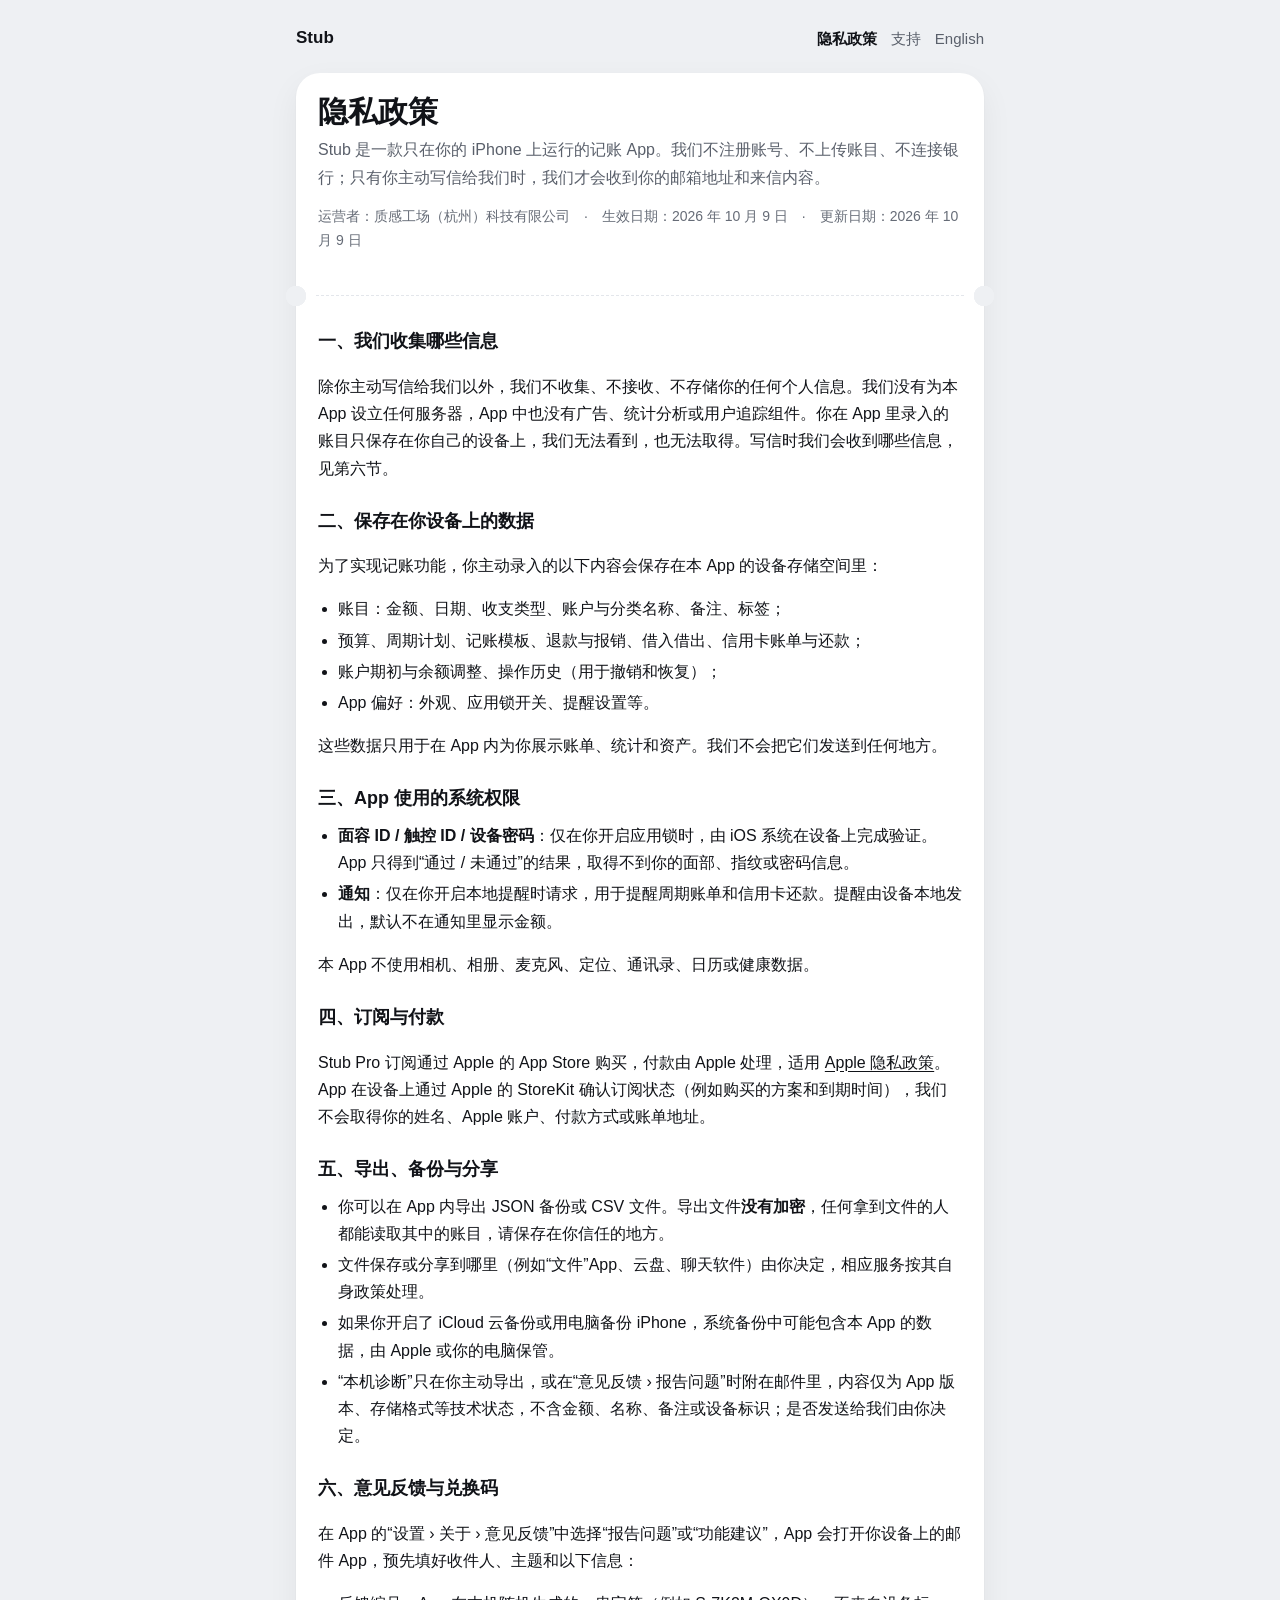
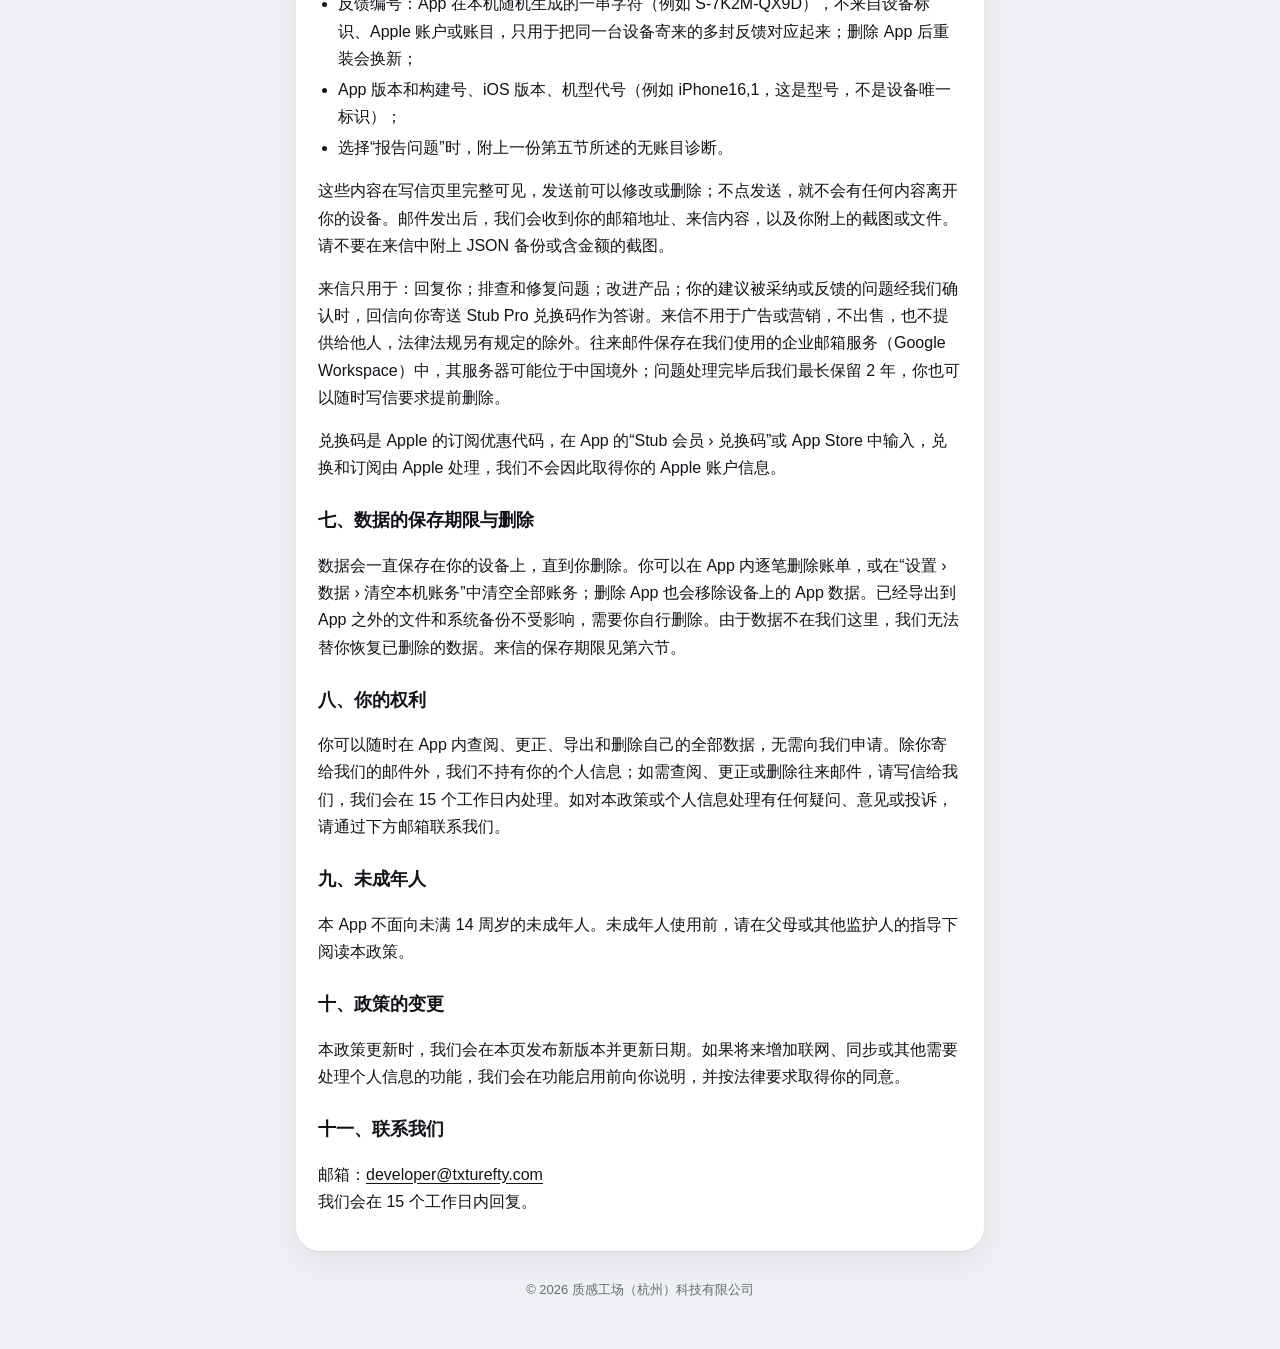
==== privacy.html @ 6092f8ba "Stub 隐私政策与支持页" ====
<!doctype html>
<html lang="zh-CN">
<head>
<meta charset="utf-8">
<meta name="viewport" content="width=device-width,initial-scale=1">
<title>隐私政策 · Stub</title>
<link rel="stylesheet" href="style.css">
</head>
<body>
<div class="wrap">
<nav><a class="brand" href="./">Stub</a><span class="links"><a href="privacy.html" aria-current="page">隐私政策</a><a href="support.html">支持</a><a href="privacy-en.html">English</a></span></nav>

<article class="receipt">
<div class="sec">
<h1>隐私政策</h1>
<p class="lead">Stub 是一款只在你的 iPhone 上运行的记账 App。我们不注册账号、不上传账目、不连接银行；只有你主动写信给我们时，我们才会收到你的邮箱地址和来信内容。</p>
<p class="muted">运营者：质感工场（杭州）科技有限公司　·　生效日期：2026 年 10 月 9 日　·　更新日期：2026 年 10 月 9 日</p>
</div>
<div class="perf" aria-hidden="true"></div>
<div class="sec">

<h2>一、我们收集哪些信息</h2>
<p>除你主动写信给我们以外，我们不收集、不接收、不存储你的任何个人信息。我们没有为本 App 设立任何服务器，App 中也没有广告、统计分析或用户追踪组件。你在 App 里录入的账目只保存在你自己的设备上，我们无法看到，也无法取得。写信时我们会收到哪些信息，见第六节。</p>

<h2>二、保存在你设备上的数据</h2>
<p>为了实现记账功能，你主动录入的以下内容会保存在本 App 的设备存储空间里：</p>
<ul>
<li>账目：金额、日期、收支类型、账户与分类名称、备注、标签；</li>
<li>预算、周期计划、记账模板、退款与报销、借入借出、信用卡账单与还款；</li>
<li>账户期初与余额调整、操作历史（用于撤销和恢复）；</li>
<li>App 偏好：外观、应用锁开关、提醒设置等。</li>
</ul>
<p>这些数据只用于在 App 内为你展示账单、统计和资产。我们不会把它们发送到任何地方。</p>

<h2>三、App 使用的系统权限</h2>
<ul>
<li><strong>面容 ID / 触控 ID / 设备密码</strong>：仅在你开启应用锁时，由 iOS 系统在设备上完成验证。App 只得到“通过 / 未通过”的结果，取得不到你的面部、指纹或密码信息。</li>
<li><strong>通知</strong>：仅在你开启本地提醒时请求，用于提醒周期账单和信用卡还款。提醒由设备本地发出，默认不在通知里显示金额。</li>
</ul>
<p>本 App 不使用相机、相册、麦克风、定位、通讯录、日历或健康数据。</p>

<h2>四、订阅与付款</h2>
<p>Stub Pro 订阅通过 Apple 的 App Store 购买，付款由 Apple 处理，适用 <a href="https://www.apple.com.cn/legal/privacy/">Apple 隐私政策</a>。App 在设备上通过 Apple 的 StoreKit 确认订阅状态（例如购买的方案和到期时间），我们不会取得你的姓名、Apple 账户、付款方式或账单地址。</p>

<h2>五、导出、备份与分享</h2>
<ul>
<li>你可以在 App 内导出 JSON 备份或 CSV 文件。导出文件<strong>没有加密</strong>，任何拿到文件的人都能读取其中的账目，请保存在你信任的地方。</li>
<li>文件保存或分享到哪里（例如“文件”App、云盘、聊天软件）由你决定，相应服务按其自身政策处理。</li>
<li>如果你开启了 iCloud 云备份或用电脑备份 iPhone，系统备份中可能包含本 App 的数据，由 Apple 或你的电脑保管。</li>
<li>“本机诊断”只在你主动导出，或在“意见反馈 › 报告问题”时附在邮件里，内容仅为 App 版本、存储格式等技术状态，不含金额、名称、备注或设备标识；是否发送给我们由你决定。</li>
</ul>

<h2>六、意见反馈与兑换码</h2>
<p>在 App 的“设置 › 关于 › 意见反馈”中选择“报告问题”或“功能建议”，App 会打开你设备上的邮件 App，预先填好收件人、主题和以下信息：</p>
<ul>
<li>反馈编号：App 在本机随机生成的一串字符（例如 S-7K2M-QX9D），不来自设备标识、Apple 账户或账目，只用于把同一台设备寄来的多封反馈对应起来；删除 App 后重装会换新；</li>
<li>App 版本和构建号、iOS 版本、机型代号（例如 iPhone16,1，这是型号，不是设备唯一标识）；</li>
<li>选择“报告问题”时，附上一份第五节所述的无账目诊断。</li>
</ul>
<p>这些内容在写信页里完整可见，发送前可以修改或删除；不点发送，就不会有任何内容离开你的设备。邮件发出后，我们会收到你的邮箱地址、来信内容，以及你附上的截图或文件。请不要在来信中附上 JSON 备份或含金额的截图。</p>
<p>来信只用于：回复你；排查和修复问题；改进产品；你的建议被采纳或反馈的问题经我们确认时，回信向你寄送 Stub Pro 兑换码作为答谢。来信不用于广告或营销，不出售，也不提供给他人，法律法规另有规定的除外。往来邮件保存在我们使用的企业邮箱服务（Google Workspace）中，其服务器可能位于中国境外；问题处理完毕后我们最长保留 2 年，你也可以随时写信要求提前删除。</p>
<p>兑换码是 Apple 的订阅优惠代码，在 App 的“Stub 会员 › 兑换码”或 App Store 中输入，兑换和订阅由 Apple 处理，我们不会因此取得你的 Apple 账户信息。</p>

<h2>七、数据的保存期限与删除</h2>
<p>数据会一直保存在你的设备上，直到你删除。你可以在 App 内逐笔删除账单，或在“设置 › 数据 › 清空本机账务”中清空全部账务；删除 App 也会移除设备上的 App 数据。已经导出到 App 之外的文件和系统备份不受影响，需要你自行删除。由于数据不在我们这里，我们无法替你恢复已删除的数据。来信的保存期限见第六节。</p>

<h2>八、你的权利</h2>
<p>你可以随时在 App 内查阅、更正、导出和删除自己的全部数据，无需向我们申请。除你寄给我们的邮件外，我们不持有你的个人信息；如需查阅、更正或删除往来邮件，请写信给我们，我们会在 15 个工作日内处理。如对本政策或个人信息处理有任何疑问、意见或投诉，请通过下方邮箱联系我们。</p>

<h2>九、未成年人</h2>
<p>本 App 不面向未满 14 周岁的未成年人。未成年人使用前，请在父母或其他监护人的指导下阅读本政策。</p>

<h2>十、政策的变更</h2>
<p>本政策更新时，我们会在本页发布新版本并更新日期。如果将来增加联网、同步或其他需要处理个人信息的功能，我们会在功能启用前向你说明，并按法律要求取得你的同意。</p>

<h2>十一、联系我们</h2>
<p>邮箱：<a href="mailto:developer@txturefty.com">developer@txturefty.com</a><br>我们会在 15 个工作日内回复。</p>
</div>
</article>
<footer>© 2026 质感工场（杭州）科技有限公司</footer>
</div>
</body>
</html>
---- style.css ----
:root{--bg:#EEF0F3;--card:#FFFFFF;--surface:#E1E4E9;--ink:#111318;--secondary:#5A606B;--muted:#666C77;--line:#E3E6EB;--hair:#F0F2F5;--signal:#FF5A36;--income:#2B50E6;}
@media (prefers-color-scheme: dark){:root{--bg:#0E1014;--card:#191C22;--surface:#23272E;--ink:#F2F4F7;--secondary:#A2A8B3;--muted:#8A909B;--line:#2A2E36;--hair:#23272E;--signal:#FF6A47;--income:#8FA6FF;}}
*{box-sizing:border-box}
html{-webkit-text-size-adjust:100%}
body{margin:0;background:var(--bg);color:var(--ink);font:16px/1.7 -apple-system,BlinkMacSystemFont,"PingFang SC","Hiragino Sans GB","Noto Sans SC","Microsoft YaHei",sans-serif}
a{color:var(--ink);text-underline-offset:3px}
.wrap{max-width:720px;margin:0 auto;padding:24px 16px 48px}
nav{display:flex;gap:16px;align-items:center;justify-content:space-between;margin-bottom:20px;font-size:15px}
nav .brand{font-weight:700;text-decoration:none;font-size:17px}
nav .links{display:flex;gap:14px;flex-wrap:wrap}
nav .links a{color:var(--secondary);text-decoration:none}
nav .links a[aria-current]{color:var(--ink);font-weight:600}
.receipt{background:var(--card);border-radius:24px;box-shadow:0 1px 2px rgba(17,19,24,.06),0 12px 32px rgba(17,19,24,.06);margin:0 0 16px}
@media (prefers-color-scheme: dark){.receipt{box-shadow:none}}
.sec{padding:20px 22px}
.perf{position:relative;height:20px}
.perf::before{content:"";position:absolute;left:20px;right:20px;top:9px;border-top:1.5px dashed var(--line)}
.perf::after{content:"";position:absolute;left:-10px;right:-10px;top:0;height:20px;background:radial-gradient(circle at 10px 10px,var(--bg) 10px,transparent 10.5px) left/20px 20px no-repeat,radial-gradient(circle at 10px 10px,var(--bg) 10px,transparent 10.5px) right/20px 20px no-repeat}
h1{font-size:30px;line-height:1.25;margin:0 0 6px}
h2{font-size:18px;margin:24px 0 8px}
h2:first-child{margin-top:0}
p,li{color:var(--ink)}
.muted{color:var(--muted);font-size:14px}
.lead{color:var(--secondary);margin:0}
ul{padding-left:20px;margin:8px 0}
li{margin:4px 0}
table{width:100%;border-collapse:collapse;font-size:15px}
th,td{text-align:left;padding:9px 0;border-top:1px solid var(--hair);vertical-align:top}
th{color:var(--muted);font-weight:500;font-size:13px;border-top:0}
td.c,th.c{text-align:center;width:64px;font-variant-numeric:tabular-nums}
.mono{font-family:ui-monospace,"SF Mono",Menlo,monospace;font-variant-numeric:tabular-nums}
.pill{display:inline-block;padding:2px 10px;border-radius:999px;background:var(--ink);color:var(--card);font-size:13px;font-weight:600}
.cta{display:inline-block;margin-top:14px;padding:10px 18px;border-radius:999px;background:var(--ink);color:var(--card);text-decoration:none;font-weight:600}
footer{color:var(--muted);font-size:13px;text-align:center;margin-top:28px}
details{border-top:1px solid var(--hair);padding:12px 0}
details:first-of-type{border-top:0}
summary{cursor:pointer;font-weight:600;list-style:none}
summary::-webkit-details-marker{display:none}
summary::after{content:"＋";float:right;color:var(--muted)}
details[open] summary::after{content:"－"}
details p{margin:8px 0 0;color:var(--secondary)}
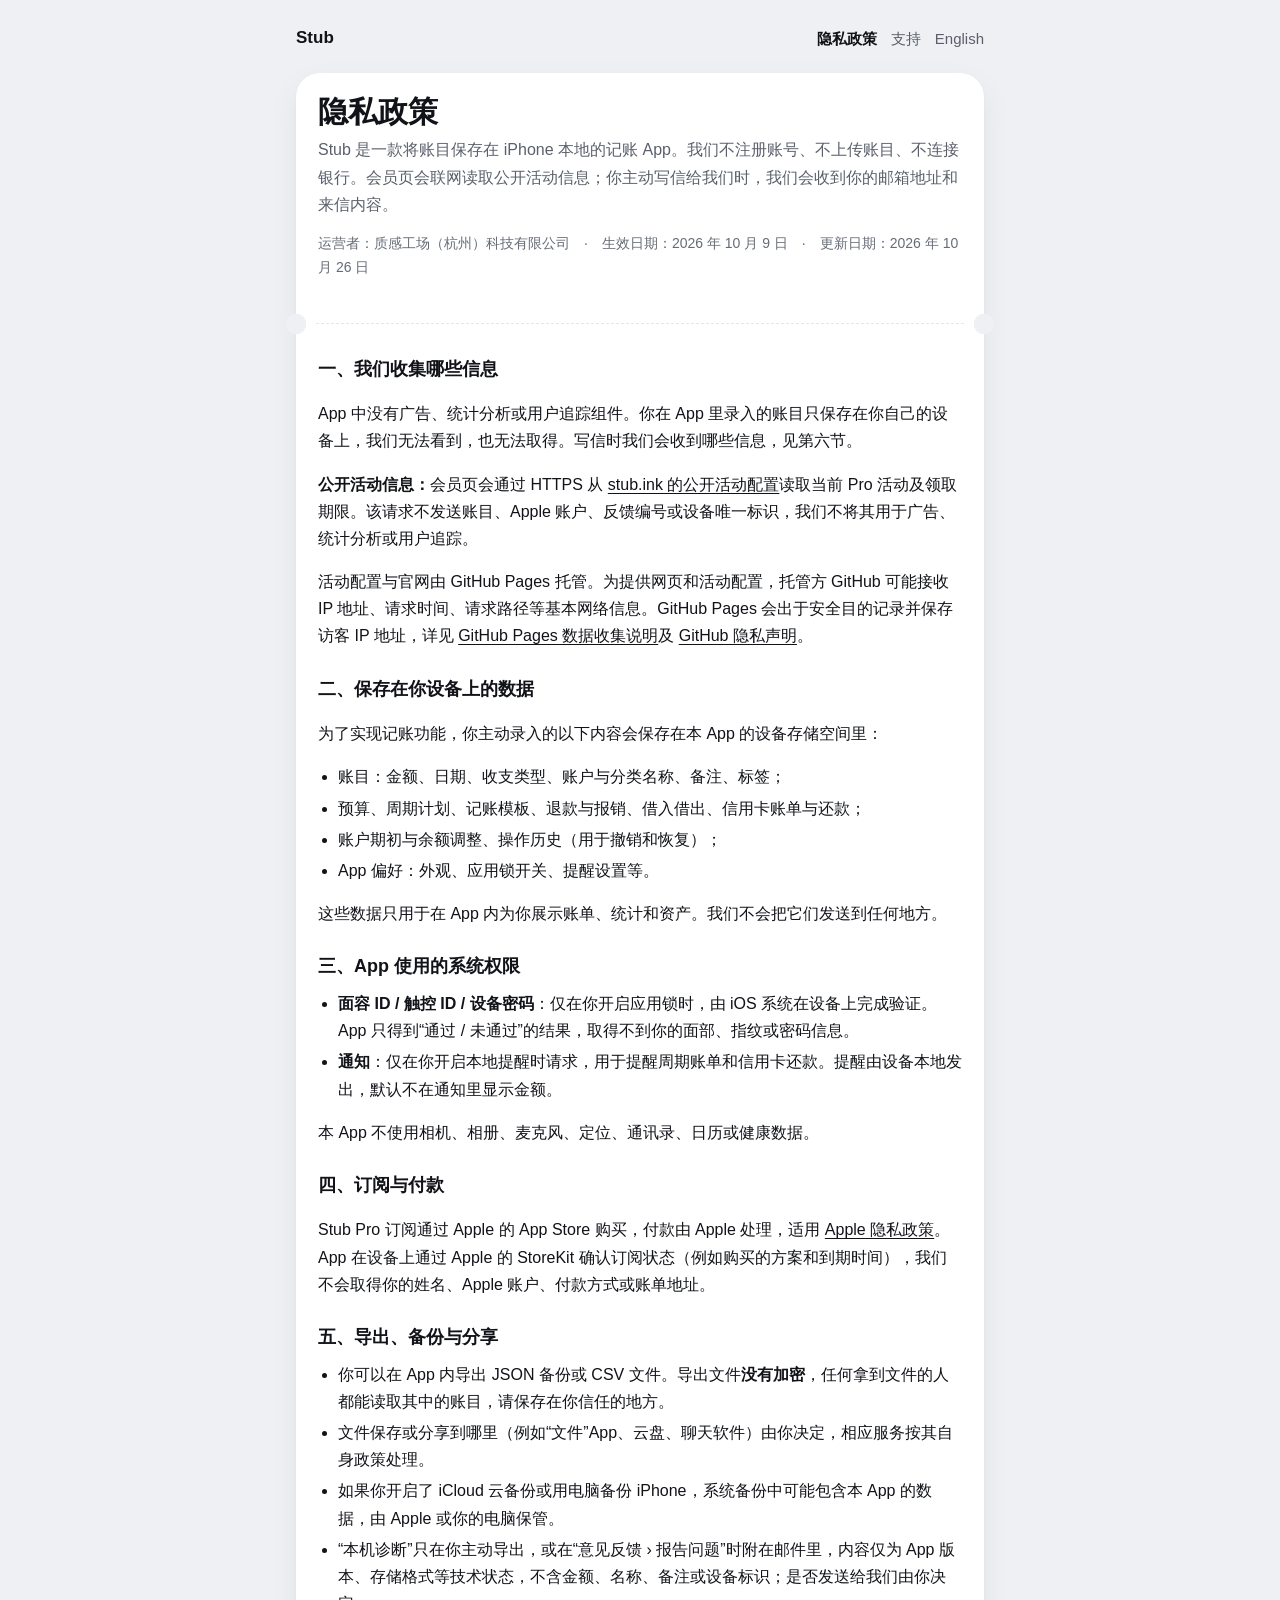
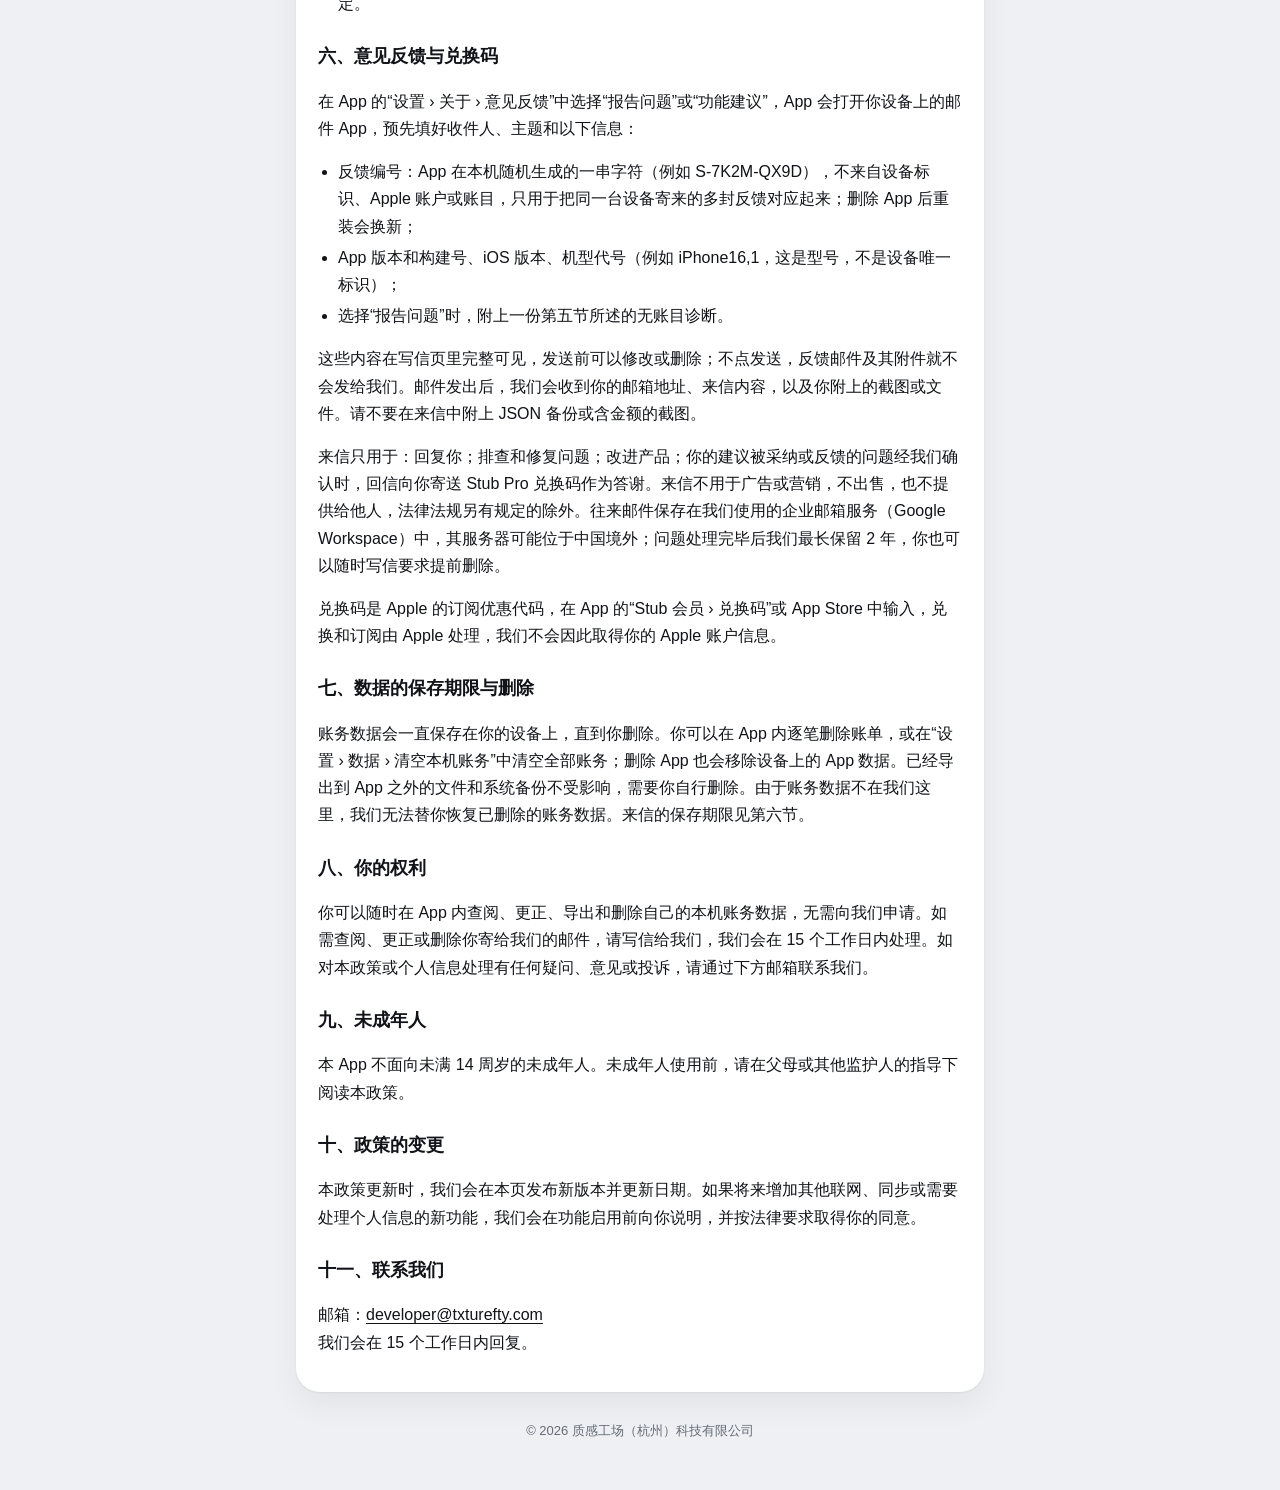
==== commit 8bc92196: "Explain public Pro campaign configuration requests" ====
--- a/privacy.html
+++ b/privacy.html
@@ -13,14 +13,16 @@
 <article class="receipt">
 <div class="sec">
 <h1>隐私政策</h1>
-<p class="lead">Stub 是一款只在你的 iPhone 上运行的记账 App。我们不注册账号、不上传账目、不连接银行；只有你主动写信给我们时，我们才会收到你的邮箱地址和来信内容。</p>
-<p class="muted">运营者：质感工场（杭州）科技有限公司　·　生效日期：2026 年 10 月 9 日　·　更新日期：2026 年 10 月 9 日</p>
+<p class="lead">Stub 是一款将账目保存在 iPhone 本地的记账 App。我们不注册账号、不上传账目、不连接银行。会员页会联网读取公开活动信息；你主动写信给我们时，我们会收到你的邮箱地址和来信内容。</p>
+<p class="muted">运营者：质感工场（杭州）科技有限公司　·　生效日期：2026 年 10 月 9 日　·　更新日期：2026 年 10 月 26 日</p>
 </div>
 <div class="perf" aria-hidden="true"></div>
 <div class="sec">
 
 <h2>一、我们收集哪些信息</h2>
-<p>除你主动写信给我们以外，我们不收集、不接收、不存储你的任何个人信息。我们没有为本 App 设立任何服务器，App 中也没有广告、统计分析或用户追踪组件。你在 App 里录入的账目只保存在你自己的设备上，我们无法看到，也无法取得。写信时我们会收到哪些信息，见第六节。</p>
+<p>App 中没有广告、统计分析或用户追踪组件。你在 App 里录入的账目只保存在你自己的设备上，我们无法看到，也无法取得。写信时我们会收到哪些信息，见第六节。</p>
+<p><strong>公开活动信息：</strong>会员页会通过 HTTPS 从 <a href="https://stub.ink/config/launch-pro.json">stub.ink 的公开活动配置</a>读取当前 Pro 活动及领取期限。该请求不发送账目、Apple 账户、反馈编号或设备唯一标识，我们不将其用于广告、统计分析或用户追踪。</p>
+<p>活动配置与官网由 GitHub Pages 托管。为提供网页和活动配置，托管方 GitHub 可能接收 IP 地址、请求时间、请求路径等基本网络信息。GitHub Pages 会出于安全目的记录并保存访客 IP 地址，详见 <a href="https://docs.github.com/en/pages/getting-started-with-github-pages/what-is-github-pages#data-collection">GitHub Pages 数据收集说明</a>及 <a href="https://docs.github.com/en/site-policy/privacy-policies/github-general-privacy-statement">GitHub 隐私声明</a>。</p>
 
 <h2>二、保存在你设备上的数据</h2>
 <p>为了实现记账功能，你主动录入的以下内容会保存在本 App 的设备存储空间里：</p>
@@ -57,21 +59,21 @@
 <li>App 版本和构建号、iOS 版本、机型代号（例如 iPhone16,1，这是型号，不是设备唯一标识）；</li>
 <li>选择“报告问题”时，附上一份第五节所述的无账目诊断。</li>
 </ul>
-<p>这些内容在写信页里完整可见，发送前可以修改或删除；不点发送，就不会有任何内容离开你的设备。邮件发出后，我们会收到你的邮箱地址、来信内容，以及你附上的截图或文件。请不要在来信中附上 JSON 备份或含金额的截图。</p>
+<p>这些内容在写信页里完整可见，发送前可以修改或删除；不点发送，反馈邮件及其附件就不会发给我们。邮件发出后，我们会收到你的邮箱地址、来信内容，以及你附上的截图或文件。请不要在来信中附上 JSON 备份或含金额的截图。</p>
 <p>来信只用于：回复你；排查和修复问题；改进产品；你的建议被采纳或反馈的问题经我们确认时，回信向你寄送 Stub Pro 兑换码作为答谢。来信不用于广告或营销，不出售，也不提供给他人，法律法规另有规定的除外。往来邮件保存在我们使用的企业邮箱服务（Google Workspace）中，其服务器可能位于中国境外；问题处理完毕后我们最长保留 2 年，你也可以随时写信要求提前删除。</p>
 <p>兑换码是 Apple 的订阅优惠代码，在 App 的“Stub 会员 › 兑换码”或 App Store 中输入，兑换和订阅由 Apple 处理，我们不会因此取得你的 Apple 账户信息。</p>
 
 <h2>七、数据的保存期限与删除</h2>
-<p>数据会一直保存在你的设备上，直到你删除。你可以在 App 内逐笔删除账单，或在“设置 › 数据 › 清空本机账务”中清空全部账务；删除 App 也会移除设备上的 App 数据。已经导出到 App 之外的文件和系统备份不受影响，需要你自行删除。由于数据不在我们这里，我们无法替你恢复已删除的数据。来信的保存期限见第六节。</p>
+<p>账务数据会一直保存在你的设备上，直到你删除。你可以在 App 内逐笔删除账单，或在“设置 › 数据 › 清空本机账务”中清空全部账务；删除 App 也会移除设备上的 App 数据。已经导出到 App 之外的文件和系统备份不受影响，需要你自行删除。由于账务数据不在我们这里，我们无法替你恢复已删除的账务数据。来信的保存期限见第六节。</p>
 
 <h2>八、你的权利</h2>
-<p>你可以随时在 App 内查阅、更正、导出和删除自己的全部数据，无需向我们申请。除你寄给我们的邮件外，我们不持有你的个人信息；如需查阅、更正或删除往来邮件，请写信给我们，我们会在 15 个工作日内处理。如对本政策或个人信息处理有任何疑问、意见或投诉，请通过下方邮箱联系我们。</p>
+<p>你可以随时在 App 内查阅、更正、导出和删除自己的本机账务数据，无需向我们申请。如需查阅、更正或删除你寄给我们的邮件，请写信给我们，我们会在 15 个工作日内处理。如对本政策或个人信息处理有任何疑问、意见或投诉，请通过下方邮箱联系我们。</p>
 
 <h2>九、未成年人</h2>
 <p>本 App 不面向未满 14 周岁的未成年人。未成年人使用前，请在父母或其他监护人的指导下阅读本政策。</p>
 
 <h2>十、政策的变更</h2>
-<p>本政策更新时，我们会在本页发布新版本并更新日期。如果将来增加联网、同步或其他需要处理个人信息的功能，我们会在功能启用前向你说明，并按法律要求取得你的同意。</p>
+<p>本政策更新时，我们会在本页发布新版本并更新日期。如果将来增加其他联网、同步或需要处理个人信息的新功能，我们会在功能启用前向你说明，并按法律要求取得你的同意。</p>
 
 <h2>十一、联系我们</h2>
 <p>邮箱：<a href="mailto:developer@txturefty.com">developer@txturefty.com</a><br>我们会在 15 个工作日内回复。</p>
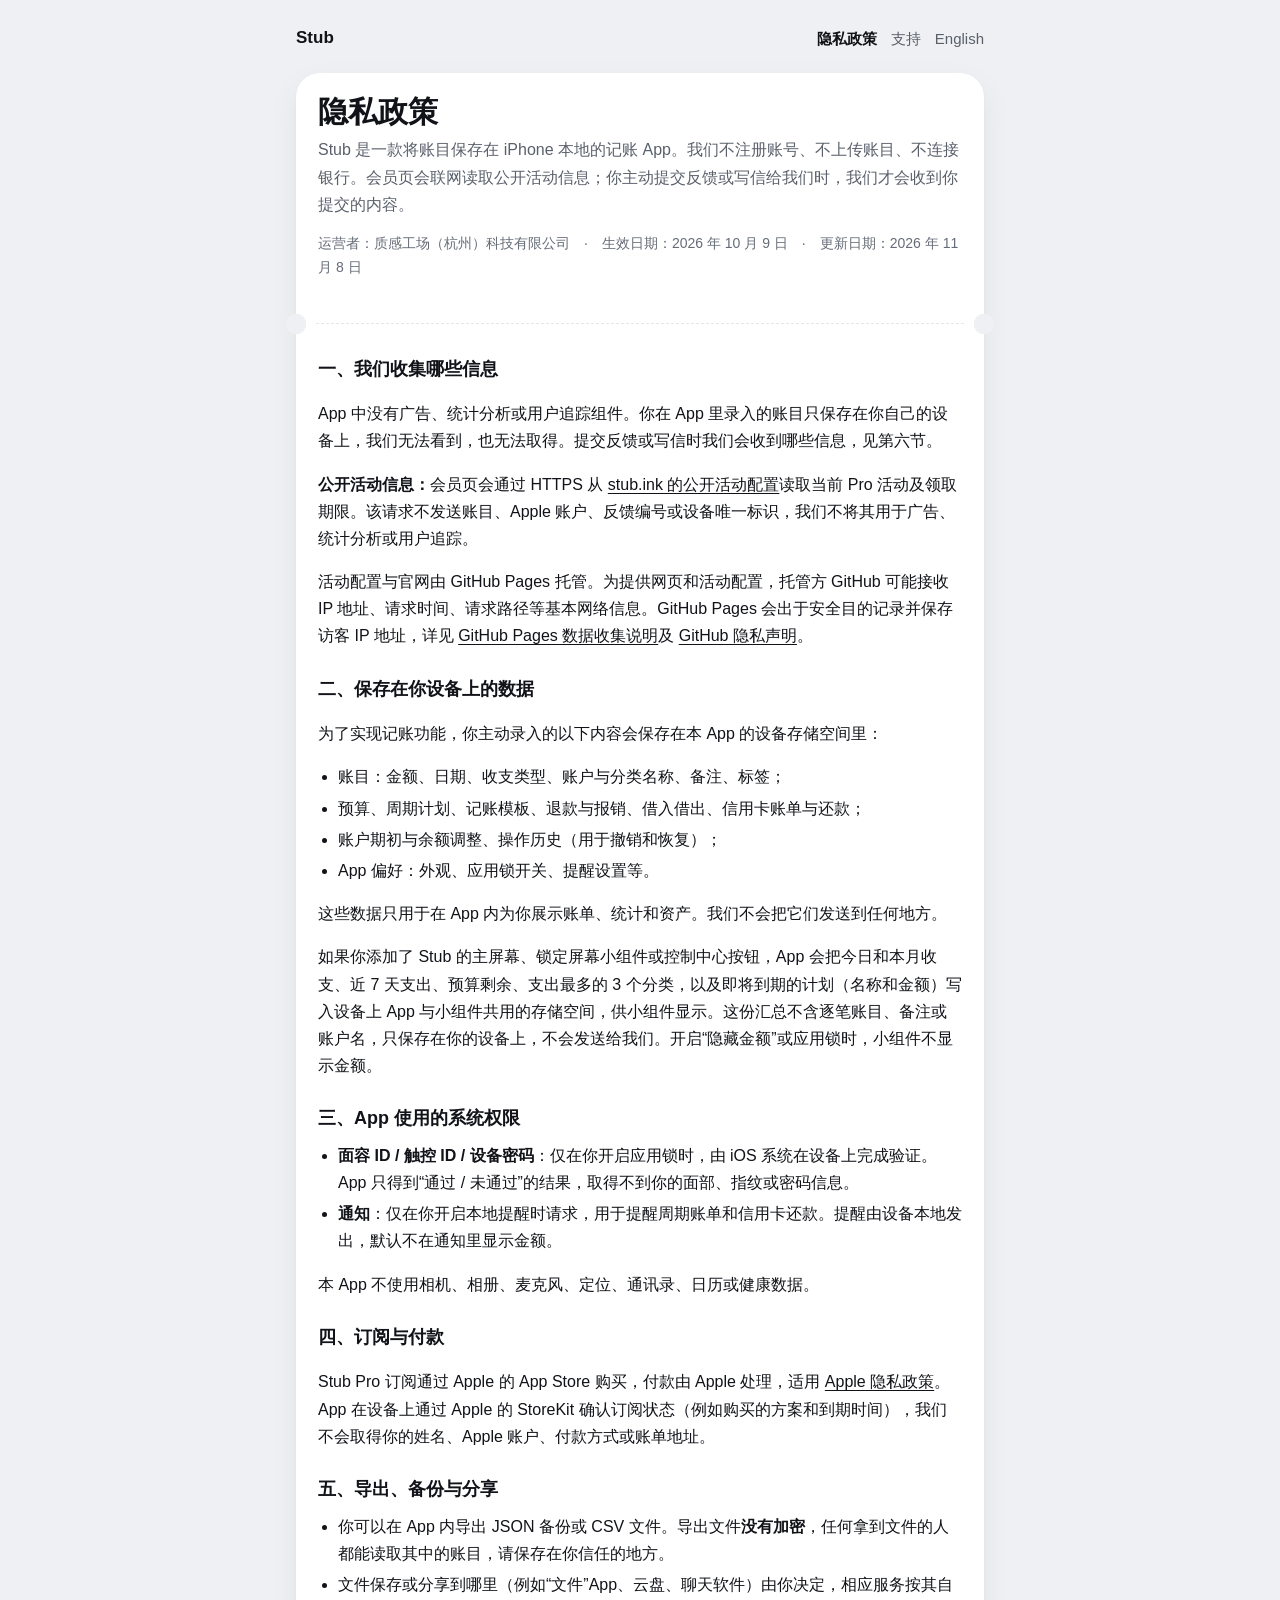
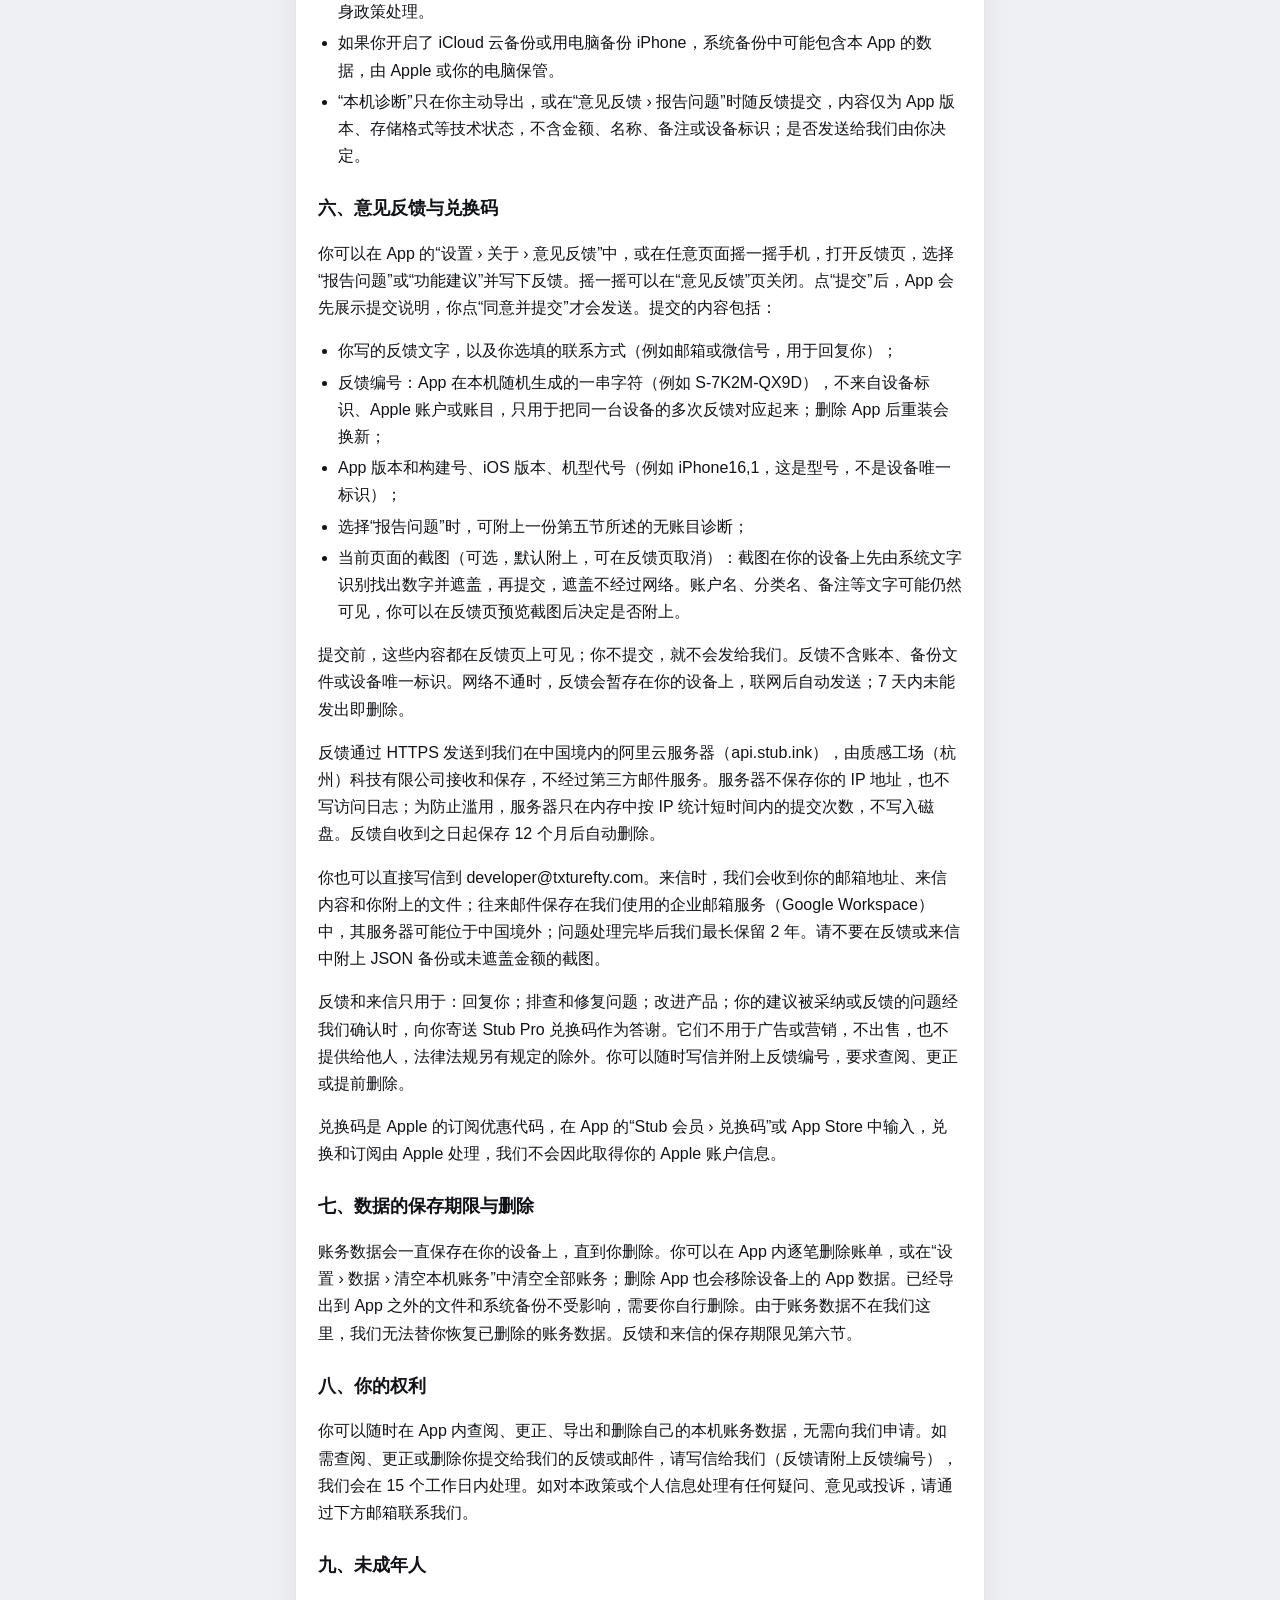
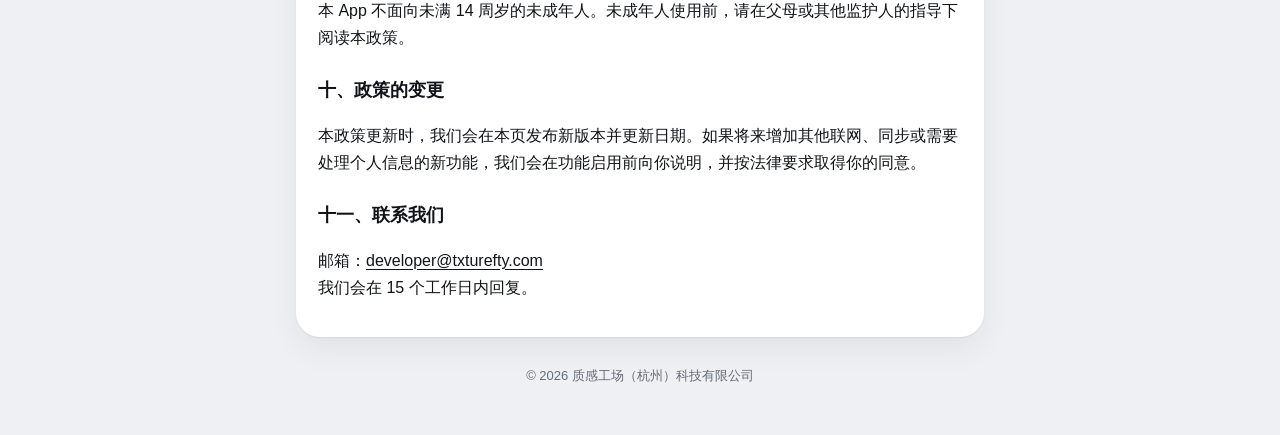
==== commit f4473269: "Describe in-app feedback submission and widgets Co-Authored-By: Claude Opus 5.5 <noreply@anthropic.c" ====
--- a/privacy.html
+++ b/privacy.html
@@ -13,14 +13,14 @@
 <article class="receipt">
 <div class="sec">
 <h1>隐私政策</h1>
-<p class="lead">Stub 是一款将账目保存在 iPhone 本地的记账 App。我们不注册账号、不上传账目、不连接银行。会员页会联网读取公开活动信息；你主动写信给我们时，我们会收到你的邮箱地址和来信内容。</p>
-<p class="muted">运营者：质感工场（杭州）科技有限公司　·　生效日期：2026 年 10 月 9 日　·　更新日期：2026 年 10 月 26 日</p>
+<p class="lead">Stub 是一款将账目保存在 iPhone 本地的记账 App。我们不注册账号、不上传账目、不连接银行。会员页会联网读取公开活动信息；你主动提交反馈或写信给我们时，我们才会收到你提交的内容。</p>
+<p class="muted">运营者：质感工场（杭州）科技有限公司　·　生效日期：2026 年 10 月 9 日　·　更新日期：2026 年 11 月 8 日</p>
 </div>
 <div class="perf" aria-hidden="true"></div>
 <div class="sec">
 
 <h2>一、我们收集哪些信息</h2>
-<p>App 中没有广告、统计分析或用户追踪组件。你在 App 里录入的账目只保存在你自己的设备上，我们无法看到，也无法取得。写信时我们会收到哪些信息，见第六节。</p>
+<p>App 中没有广告、统计分析或用户追踪组件。你在 App 里录入的账目只保存在你自己的设备上，我们无法看到，也无法取得。提交反馈或写信时我们会收到哪些信息，见第六节。</p>
 <p><strong>公开活动信息：</strong>会员页会通过 HTTPS 从 <a href="https://stub.ink/config/launch-pro.json">stub.ink 的公开活动配置</a>读取当前 Pro 活动及领取期限。该请求不发送账目、Apple 账户、反馈编号或设备唯一标识，我们不将其用于广告、统计分析或用户追踪。</p>
 <p>活动配置与官网由 GitHub Pages 托管。为提供网页和活动配置，托管方 GitHub 可能接收 IP 地址、请求时间、请求路径等基本网络信息。GitHub Pages 会出于安全目的记录并保存访客 IP 地址，详见 <a href="https://docs.github.com/en/pages/getting-started-with-github-pages/what-is-github-pages#data-collection">GitHub Pages 数据收集说明</a>及 <a href="https://docs.github.com/en/site-policy/privacy-policies/github-general-privacy-statement">GitHub 隐私声明</a>。</p>
 
@@ -33,6 +33,7 @@
 <li>App 偏好：外观、应用锁开关、提醒设置等。</li>
 </ul>
 <p>这些数据只用于在 App 内为你展示账单、统计和资产。我们不会把它们发送到任何地方。</p>
+<p>如果你添加了 Stub 的主屏幕、锁定屏幕小组件或控制中心按钮，App 会把今日和本月收支、近 7 天支出、预算剩余、支出最多的 3 个分类，以及即将到期的计划（名称和金额）写入设备上 App 与小组件共用的存储空间，供小组件显示。这份汇总不含逐笔账目、备注或账户名，只保存在你的设备上，不会发送给我们。开启“隐藏金额”或应用锁时，小组件不显示金额。</p>
 
 <h2>三、App 使用的系统权限</h2>
 <ul>
@@ -49,25 +50,29 @@
 <li>你可以在 App 内导出 JSON 备份或 CSV 文件。导出文件<strong>没有加密</strong>，任何拿到文件的人都能读取其中的账目，请保存在你信任的地方。</li>
 <li>文件保存或分享到哪里（例如“文件”App、云盘、聊天软件）由你决定，相应服务按其自身政策处理。</li>
 <li>如果你开启了 iCloud 云备份或用电脑备份 iPhone，系统备份中可能包含本 App 的数据，由 Apple 或你的电脑保管。</li>
-<li>“本机诊断”只在你主动导出，或在“意见反馈 › 报告问题”时附在邮件里，内容仅为 App 版本、存储格式等技术状态，不含金额、名称、备注或设备标识；是否发送给我们由你决定。</li>
+<li>“本机诊断”只在你主动导出，或在“意见反馈 › 报告问题”时随反馈提交，内容仅为 App 版本、存储格式等技术状态，不含金额、名称、备注或设备标识；是否发送给我们由你决定。</li>
 </ul>
 
 <h2>六、意见反馈与兑换码</h2>
-<p>在 App 的“设置 › 关于 › 意见反馈”中选择“报告问题”或“功能建议”，App 会打开你设备上的邮件 App，预先填好收件人、主题和以下信息：</p>
+<p>你可以在 App 的“设置 › 关于 › 意见反馈”中，或在任意页面摇一摇手机，打开反馈页，选择“报告问题”或“功能建议”并写下反馈。摇一摇可以在“意见反馈”页关闭。点“提交”后，App 会先展示提交说明，你点“同意并提交”才会发送。提交的内容包括：</p>
 <ul>
-<li>反馈编号：App 在本机随机生成的一串字符（例如 S-7K2M-QX9D），不来自设备标识、Apple 账户或账目，只用于把同一台设备寄来的多封反馈对应起来；删除 App 后重装会换新；</li>
+<li>你写的反馈文字，以及你选填的联系方式（例如邮箱或微信号，用于回复你）；</li>
+<li>反馈编号：App 在本机随机生成的一串字符（例如 S-7K2M-QX9D），不来自设备标识、Apple 账户或账目，只用于把同一台设备的多次反馈对应起来；删除 App 后重装会换新；</li>
 <li>App 版本和构建号、iOS 版本、机型代号（例如 iPhone16,1，这是型号，不是设备唯一标识）；</li>
-<li>选择“报告问题”时，附上一份第五节所述的无账目诊断。</li>
+<li>选择“报告问题”时，可附上一份第五节所述的无账目诊断；</li>
+<li>当前页面的截图（可选，默认附上，可在反馈页取消）：截图在你的设备上先由系统文字识别找出数字并遮盖，再提交，遮盖不经过网络。账户名、分类名、备注等文字可能仍然可见，你可以在反馈页预览截图后决定是否附上。</li>
 </ul>
-<p>这些内容在写信页里完整可见，发送前可以修改或删除；不点发送，反馈邮件及其附件就不会发给我们。邮件发出后，我们会收到你的邮箱地址、来信内容，以及你附上的截图或文件。请不要在来信中附上 JSON 备份或含金额的截图。</p>
-<p>来信只用于：回复你；排查和修复问题；改进产品；你的建议被采纳或反馈的问题经我们确认时，回信向你寄送 Stub Pro 兑换码作为答谢。来信不用于广告或营销，不出售，也不提供给他人，法律法规另有规定的除外。往来邮件保存在我们使用的企业邮箱服务（Google Workspace）中，其服务器可能位于中国境外；问题处理完毕后我们最长保留 2 年，你也可以随时写信要求提前删除。</p>
+<p>提交前，这些内容都在反馈页上可见；你不提交，就不会发给我们。反馈不含账本、备份文件或设备唯一标识。网络不通时，反馈会暂存在你的设备上，联网后自动发送；7 天内未能发出即删除。</p>
+<p>反馈通过 HTTPS 发送到我们在中国境内的阿里云服务器（api.stub.ink），由质感工场（杭州）科技有限公司接收和保存，不经过第三方邮件服务。服务器不保存你的 IP 地址，也不写访问日志；为防止滥用，服务器只在内存中按 IP 统计短时间内的提交次数，不写入磁盘。反馈自收到之日起保存 12 个月后自动删除。</p>
+<p>你也可以直接写信到 developer@txturefty.com。来信时，我们会收到你的邮箱地址、来信内容和你附上的文件；往来邮件保存在我们使用的企业邮箱服务（Google Workspace）中，其服务器可能位于中国境外；问题处理完毕后我们最长保留 2 年。请不要在反馈或来信中附上 JSON 备份或未遮盖金额的截图。</p>
+<p>反馈和来信只用于：回复你；排查和修复问题；改进产品；你的建议被采纳或反馈的问题经我们确认时，向你寄送 Stub Pro 兑换码作为答谢。它们不用于广告或营销，不出售，也不提供给他人，法律法规另有规定的除外。你可以随时写信并附上反馈编号，要求查阅、更正或提前删除。</p>
 <p>兑换码是 Apple 的订阅优惠代码，在 App 的“Stub 会员 › 兑换码”或 App Store 中输入，兑换和订阅由 Apple 处理，我们不会因此取得你的 Apple 账户信息。</p>
 
 <h2>七、数据的保存期限与删除</h2>
-<p>账务数据会一直保存在你的设备上，直到你删除。你可以在 App 内逐笔删除账单，或在“设置 › 数据 › 清空本机账务”中清空全部账务；删除 App 也会移除设备上的 App 数据。已经导出到 App 之外的文件和系统备份不受影响，需要你自行删除。由于账务数据不在我们这里，我们无法替你恢复已删除的账务数据。来信的保存期限见第六节。</p>
+<p>账务数据会一直保存在你的设备上，直到你删除。你可以在 App 内逐笔删除账单，或在“设置 › 数据 › 清空本机账务”中清空全部账务；删除 App 也会移除设备上的 App 数据。已经导出到 App 之外的文件和系统备份不受影响，需要你自行删除。由于账务数据不在我们这里，我们无法替你恢复已删除的账务数据。反馈和来信的保存期限见第六节。</p>
 
 <h2>八、你的权利</h2>
-<p>你可以随时在 App 内查阅、更正、导出和删除自己的本机账务数据，无需向我们申请。如需查阅、更正或删除你寄给我们的邮件，请写信给我们，我们会在 15 个工作日内处理。如对本政策或个人信息处理有任何疑问、意见或投诉，请通过下方邮箱联系我们。</p>
+<p>你可以随时在 App 内查阅、更正、导出和删除自己的本机账务数据，无需向我们申请。如需查阅、更正或删除你提交给我们的反馈或邮件，请写信给我们（反馈请附上反馈编号），我们会在 15 个工作日内处理。如对本政策或个人信息处理有任何疑问、意见或投诉，请通过下方邮箱联系我们。</p>
 
 <h2>九、未成年人</h2>
 <p>本 App 不面向未满 14 周岁的未成年人。未成年人使用前，请在父母或其他监护人的指导下阅读本政策。</p>
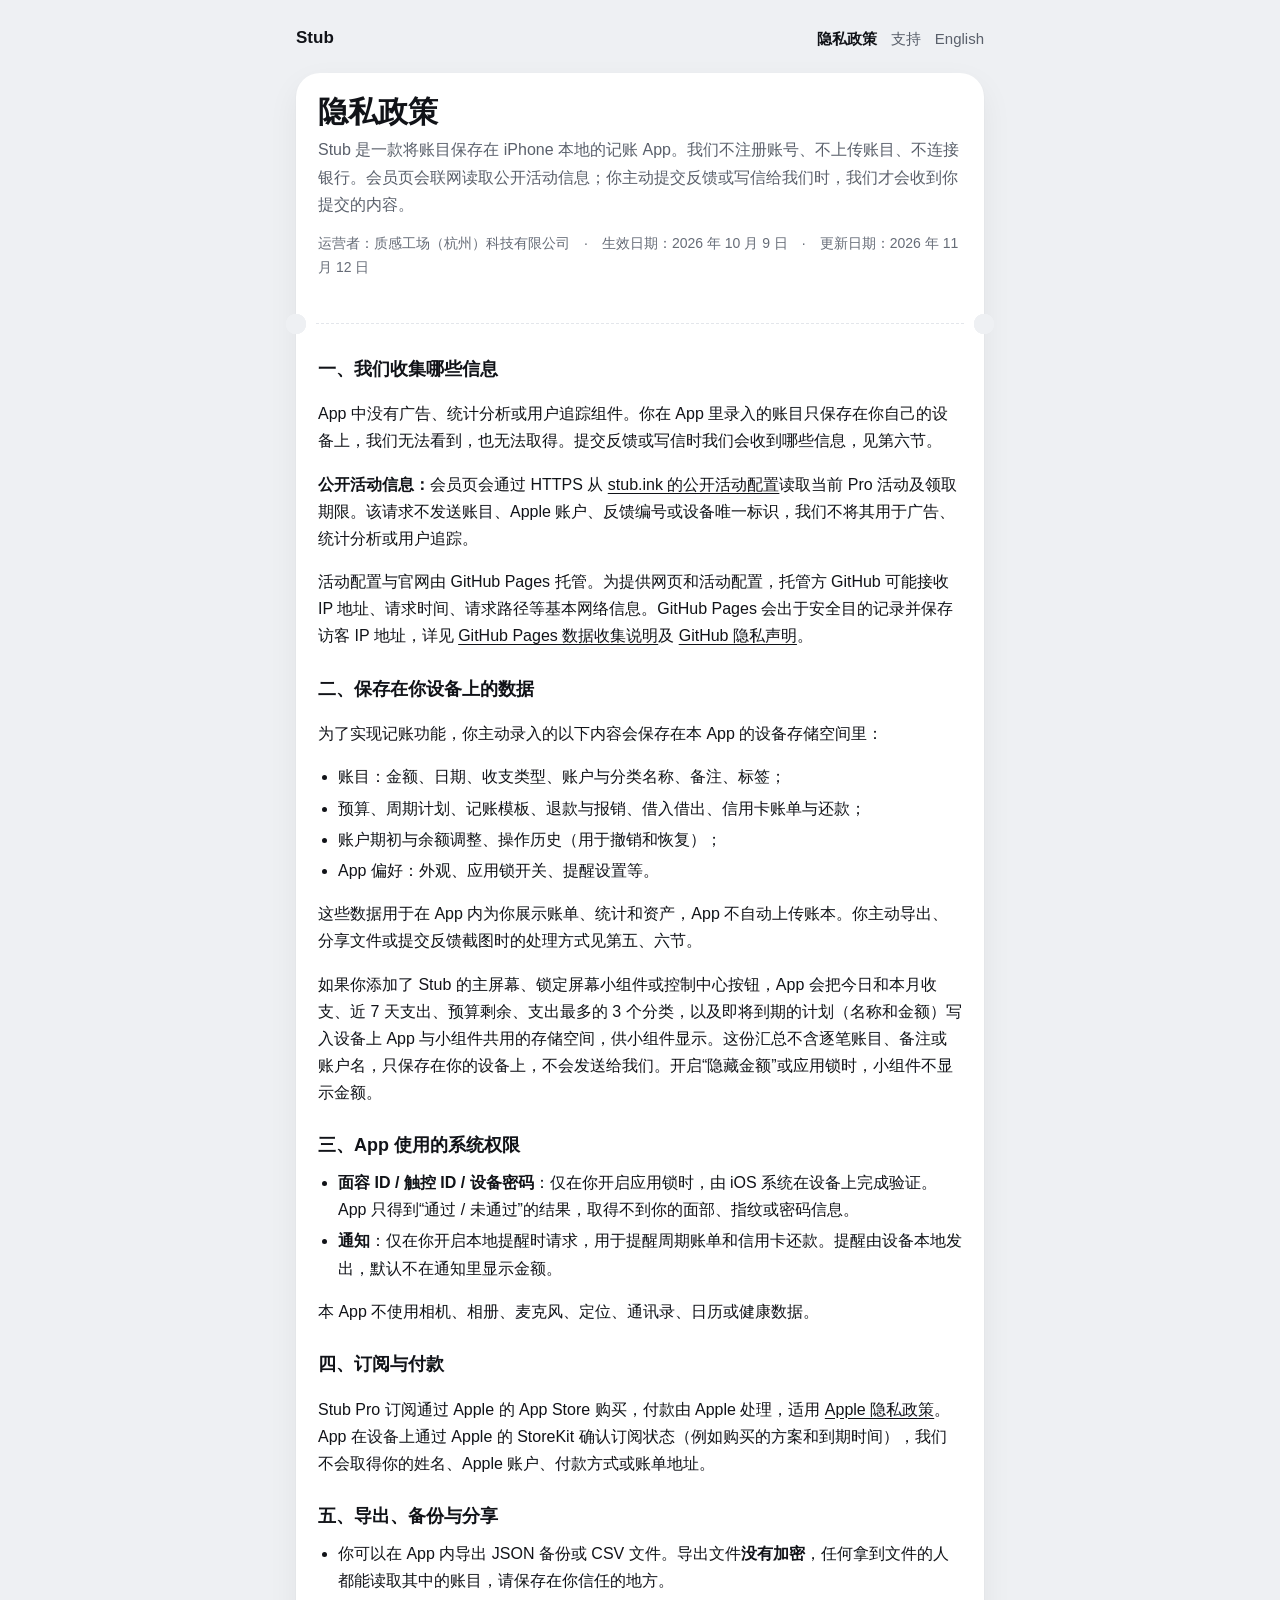
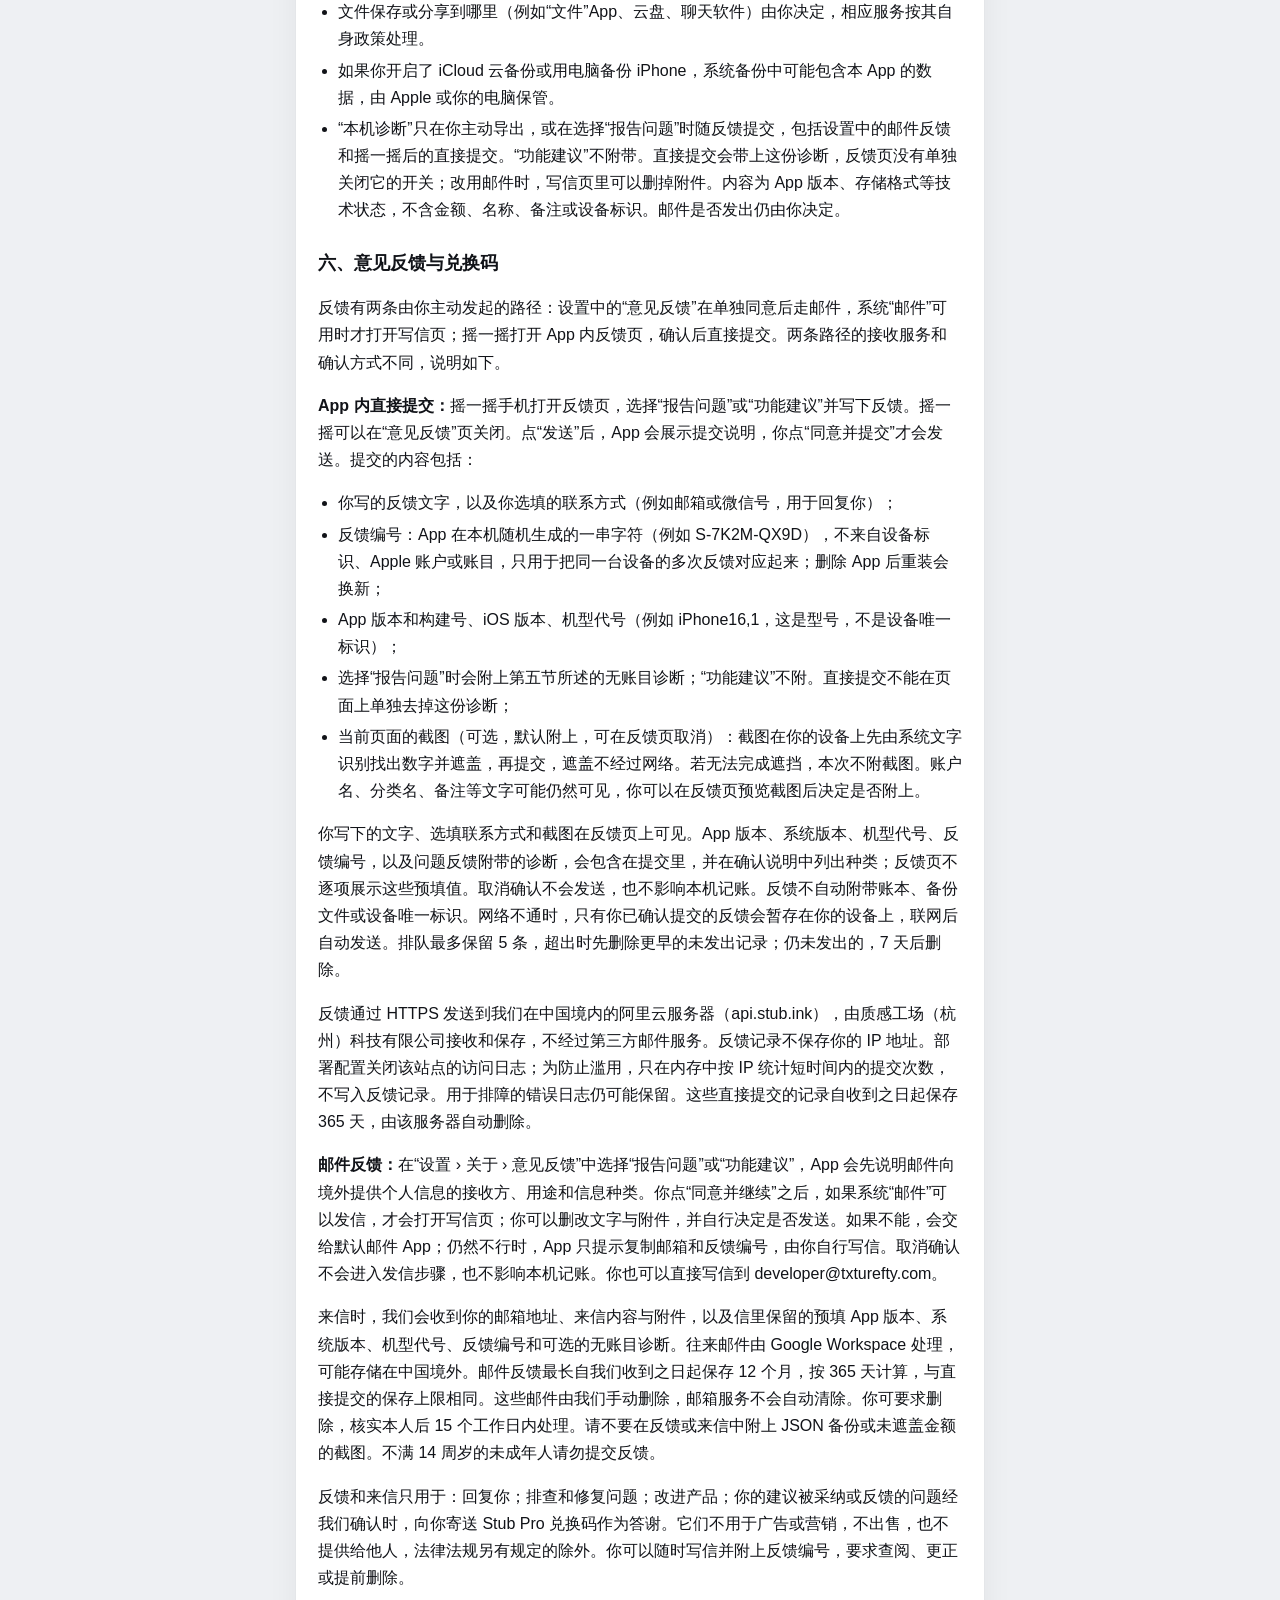
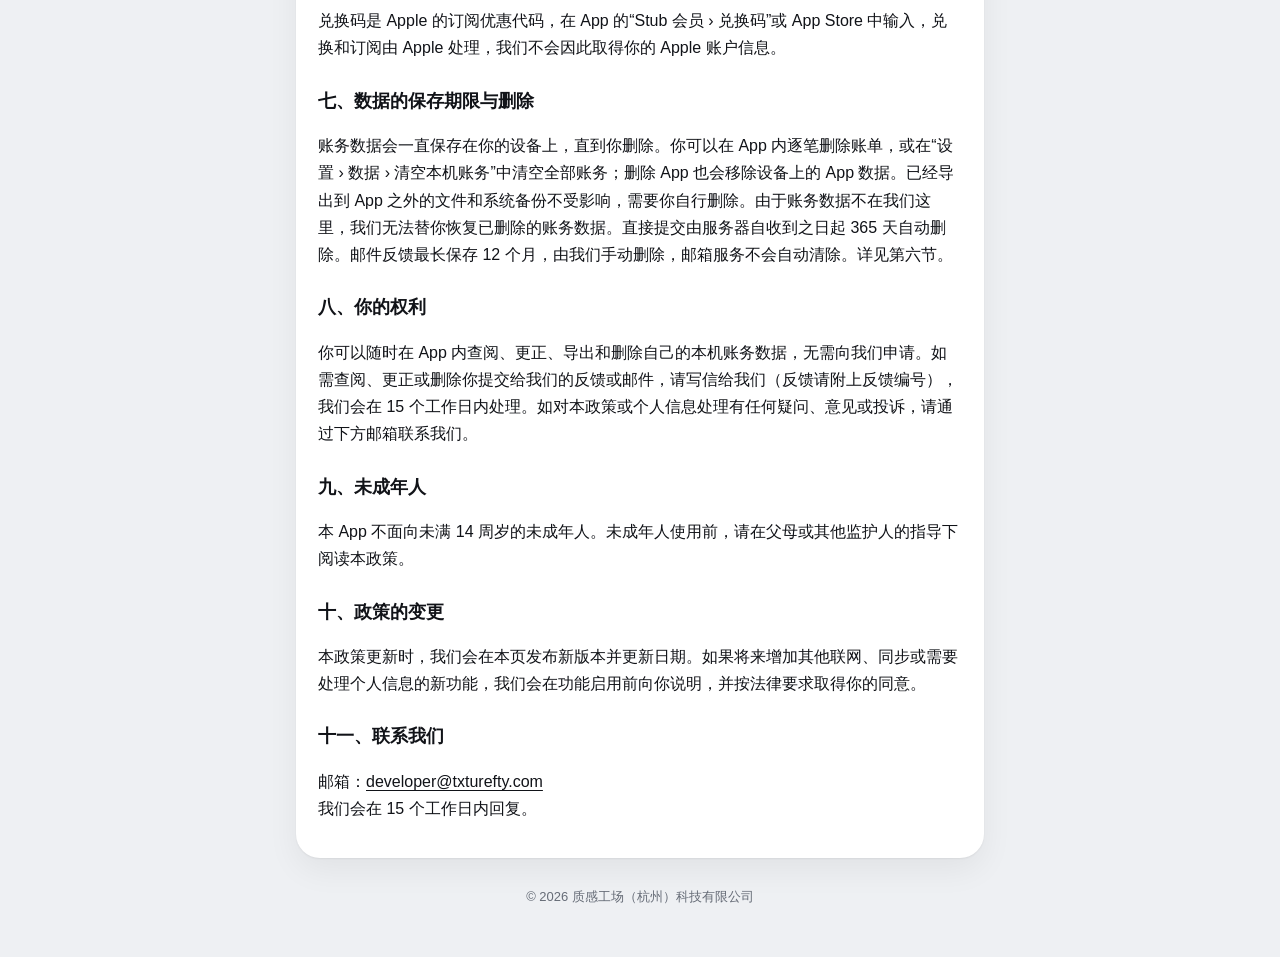
==== commit 655e7630: "Align feedback privacy and support with release behavior" ====
--- a/privacy.html
+++ b/privacy.html
@@ -14,7 +14,7 @@
 <div class="sec">
 <h1>隐私政策</h1>
 <p class="lead">Stub 是一款将账目保存在 iPhone 本地的记账 App。我们不注册账号、不上传账目、不连接银行。会员页会联网读取公开活动信息；你主动提交反馈或写信给我们时，我们才会收到你提交的内容。</p>
-<p class="muted">运营者：质感工场（杭州）科技有限公司　·　生效日期：2026 年 10 月 9 日　·　更新日期：2026 年 11 月 8 日</p>
+<p class="muted">运营者：质感工场（杭州）科技有限公司　·　生效日期：2026 年 10 月 9 日　·　更新日期：2026 年 11 月 12 日</p>
 </div>
 <div class="perf" aria-hidden="true"></div>
 <div class="sec">
@@ -32,7 +32,7 @@
 <li>账户期初与余额调整、操作历史（用于撤销和恢复）；</li>
 <li>App 偏好：外观、应用锁开关、提醒设置等。</li>
 </ul>
-<p>这些数据只用于在 App 内为你展示账单、统计和资产。我们不会把它们发送到任何地方。</p>
+<p>这些数据用于在 App 内为你展示账单、统计和资产，App 不自动上传账本。你主动导出、分享文件或提交反馈截图时的处理方式见第五、六节。</p>
 <p>如果你添加了 Stub 的主屏幕、锁定屏幕小组件或控制中心按钮，App 会把今日和本月收支、近 7 天支出、预算剩余、支出最多的 3 个分类，以及即将到期的计划（名称和金额）写入设备上 App 与小组件共用的存储空间，供小组件显示。这份汇总不含逐笔账目、备注或账户名，只保存在你的设备上，不会发送给我们。开启“隐藏金额”或应用锁时，小组件不显示金额。</p>
 
 <h2>三、App 使用的系统权限</h2>
@@ -50,26 +50,28 @@
 <li>你可以在 App 内导出 JSON 备份或 CSV 文件。导出文件<strong>没有加密</strong>，任何拿到文件的人都能读取其中的账目，请保存在你信任的地方。</li>
 <li>文件保存或分享到哪里（例如“文件”App、云盘、聊天软件）由你决定，相应服务按其自身政策处理。</li>
 <li>如果你开启了 iCloud 云备份或用电脑备份 iPhone，系统备份中可能包含本 App 的数据，由 Apple 或你的电脑保管。</li>
-<li>“本机诊断”只在你主动导出，或在“意见反馈 › 报告问题”时随反馈提交，内容仅为 App 版本、存储格式等技术状态，不含金额、名称、备注或设备标识；是否发送给我们由你决定。</li>
+<li>“本机诊断”只在你主动导出，或在选择“报告问题”时随反馈提交，包括设置中的邮件反馈和摇一摇后的直接提交。“功能建议”不附带。直接提交会带上这份诊断，反馈页没有单独关闭它的开关；改用邮件时，写信页里可以删掉附件。内容为 App 版本、存储格式等技术状态，不含金额、名称、备注或设备标识。邮件是否发出仍由你决定。</li>
 </ul>
 
 <h2>六、意见反馈与兑换码</h2>
-<p>你可以在 App 的“设置 › 关于 › 意见反馈”中，或在任意页面摇一摇手机，打开反馈页，选择“报告问题”或“功能建议”并写下反馈。摇一摇可以在“意见反馈”页关闭。点“提交”后，App 会先展示提交说明，你点“同意并提交”才会发送。提交的内容包括：</p>
+<p>反馈有两条由你主动发起的路径：设置中的“意见反馈”在单独同意后走邮件，系统“邮件”可用时才打开写信页；摇一摇打开 App 内反馈页，确认后直接提交。两条路径的接收服务和确认方式不同，说明如下。</p>
+<p><strong>App 内直接提交：</strong>摇一摇手机打开反馈页，选择“报告问题”或“功能建议”并写下反馈。摇一摇可以在“意见反馈”页关闭。点“发送”后，App 会展示提交说明，你点“同意并提交”才会发送。提交的内容包括：</p>
 <ul>
 <li>你写的反馈文字，以及你选填的联系方式（例如邮箱或微信号，用于回复你）；</li>
 <li>反馈编号：App 在本机随机生成的一串字符（例如 S-7K2M-QX9D），不来自设备标识、Apple 账户或账目，只用于把同一台设备的多次反馈对应起来；删除 App 后重装会换新；</li>
 <li>App 版本和构建号、iOS 版本、机型代号（例如 iPhone16,1，这是型号，不是设备唯一标识）；</li>
-<li>选择“报告问题”时，可附上一份第五节所述的无账目诊断；</li>
-<li>当前页面的截图（可选，默认附上，可在反馈页取消）：截图在你的设备上先由系统文字识别找出数字并遮盖，再提交，遮盖不经过网络。账户名、分类名、备注等文字可能仍然可见，你可以在反馈页预览截图后决定是否附上。</li>
+<li>选择“报告问题”时会附上第五节所述的无账目诊断；“功能建议”不附。直接提交不能在页面上单独去掉这份诊断；</li>
+<li>当前页面的截图（可选，默认附上，可在反馈页取消）：截图在你的设备上先由系统文字识别找出数字并遮盖，再提交，遮盖不经过网络。若无法完成遮挡，本次不附截图。账户名、分类名、备注等文字可能仍然可见，你可以在反馈页预览截图后决定是否附上。</li>
 </ul>
-<p>提交前，这些内容都在反馈页上可见；你不提交，就不会发给我们。反馈不含账本、备份文件或设备唯一标识。网络不通时，反馈会暂存在你的设备上，联网后自动发送；7 天内未能发出即删除。</p>
-<p>反馈通过 HTTPS 发送到我们在中国境内的阿里云服务器（api.stub.ink），由质感工场（杭州）科技有限公司接收和保存，不经过第三方邮件服务。服务器不保存你的 IP 地址，也不写访问日志；为防止滥用，服务器只在内存中按 IP 统计短时间内的提交次数，不写入磁盘。反馈自收到之日起保存 12 个月后自动删除。</p>
-<p>你也可以直接写信到 developer@txturefty.com。来信时，我们会收到你的邮箱地址、来信内容和你附上的文件；往来邮件保存在我们使用的企业邮箱服务（Google Workspace）中，其服务器可能位于中国境外；问题处理完毕后我们最长保留 2 年。请不要在反馈或来信中附上 JSON 备份或未遮盖金额的截图。</p>
+<p>你写下的文字、选填联系方式和截图在反馈页上可见。App 版本、系统版本、机型代号、反馈编号，以及问题反馈附带的诊断，会包含在提交里，并在确认说明中列出种类；反馈页不逐项展示这些预填值。取消确认不会发送，也不影响本机记账。反馈不自动附带账本、备份文件或设备唯一标识。网络不通时，只有你已确认提交的反馈会暂存在你的设备上，联网后自动发送。排队最多保留 5 条，超出时先删除更早的未发出记录；仍未发出的，7 天后删除。</p>
+<p>反馈通过 HTTPS 发送到我们在中国境内的阿里云服务器（api.stub.ink），由质感工场（杭州）科技有限公司接收和保存，不经过第三方邮件服务。反馈记录不保存你的 IP 地址。部署配置关闭该站点的访问日志；为防止滥用，只在内存中按 IP 统计短时间内的提交次数，不写入反馈记录。用于排障的错误日志仍可能保留。这些直接提交的记录自收到之日起保存 365 天，由该服务器自动删除。</p>
+<p><strong>邮件反馈：</strong>在“设置 › 关于 › 意见反馈”中选择“报告问题”或“功能建议”，App 会先说明邮件向境外提供个人信息的接收方、用途和信息种类。你点“同意并继续”之后，如果系统“邮件”可以发信，才会打开写信页；你可以删改文字与附件，并自行决定是否发送。如果不能，会交给默认邮件 App；仍然不行时，App 只提示复制邮箱和反馈编号，由你自行写信。取消确认不会进入发信步骤，也不影响本机记账。你也可以直接写信到 developer@txturefty.com。</p>
+<p>来信时，我们会收到你的邮箱地址、来信内容与附件，以及信里保留的预填 App 版本、系统版本、机型代号、反馈编号和可选的无账目诊断。往来邮件由 Google Workspace 处理，可能存储在中国境外。邮件反馈最长自我们收到之日起保存 12 个月，按 365 天计算，与直接提交的保存上限相同。这些邮件由我们手动删除，邮箱服务不会自动清除。你可要求删除，核实本人后 15 个工作日内处理。请不要在反馈或来信中附上 JSON 备份或未遮盖金额的截图。不满 14 周岁的未成年人请勿提交反馈。</p>
 <p>反馈和来信只用于：回复你；排查和修复问题；改进产品；你的建议被采纳或反馈的问题经我们确认时，向你寄送 Stub Pro 兑换码作为答谢。它们不用于广告或营销，不出售，也不提供给他人，法律法规另有规定的除外。你可以随时写信并附上反馈编号，要求查阅、更正或提前删除。</p>
 <p>兑换码是 Apple 的订阅优惠代码，在 App 的“Stub 会员 › 兑换码”或 App Store 中输入，兑换和订阅由 Apple 处理，我们不会因此取得你的 Apple 账户信息。</p>
 
 <h2>七、数据的保存期限与删除</h2>
-<p>账务数据会一直保存在你的设备上，直到你删除。你可以在 App 内逐笔删除账单，或在“设置 › 数据 › 清空本机账务”中清空全部账务；删除 App 也会移除设备上的 App 数据。已经导出到 App 之外的文件和系统备份不受影响，需要你自行删除。由于账务数据不在我们这里，我们无法替你恢复已删除的账务数据。反馈和来信的保存期限见第六节。</p>
+<p>账务数据会一直保存在你的设备上，直到你删除。你可以在 App 内逐笔删除账单，或在“设置 › 数据 › 清空本机账务”中清空全部账务；删除 App 也会移除设备上的 App 数据。已经导出到 App 之外的文件和系统备份不受影响，需要你自行删除。由于账务数据不在我们这里，我们无法替你恢复已删除的账务数据。直接提交由服务器自收到之日起 365 天自动删除。邮件反馈最长保存 12 个月，由我们手动删除，邮箱服务不会自动清除。详见第六节。</p>
 
 <h2>八、你的权利</h2>
 <p>你可以随时在 App 内查阅、更正、导出和删除自己的本机账务数据，无需向我们申请。如需查阅、更正或删除你提交给我们的反馈或邮件，请写信给我们（反馈请附上反馈编号），我们会在 15 个工作日内处理。如对本政策或个人信息处理有任何疑问、意见或投诉，请通过下方邮箱联系我们。</p>
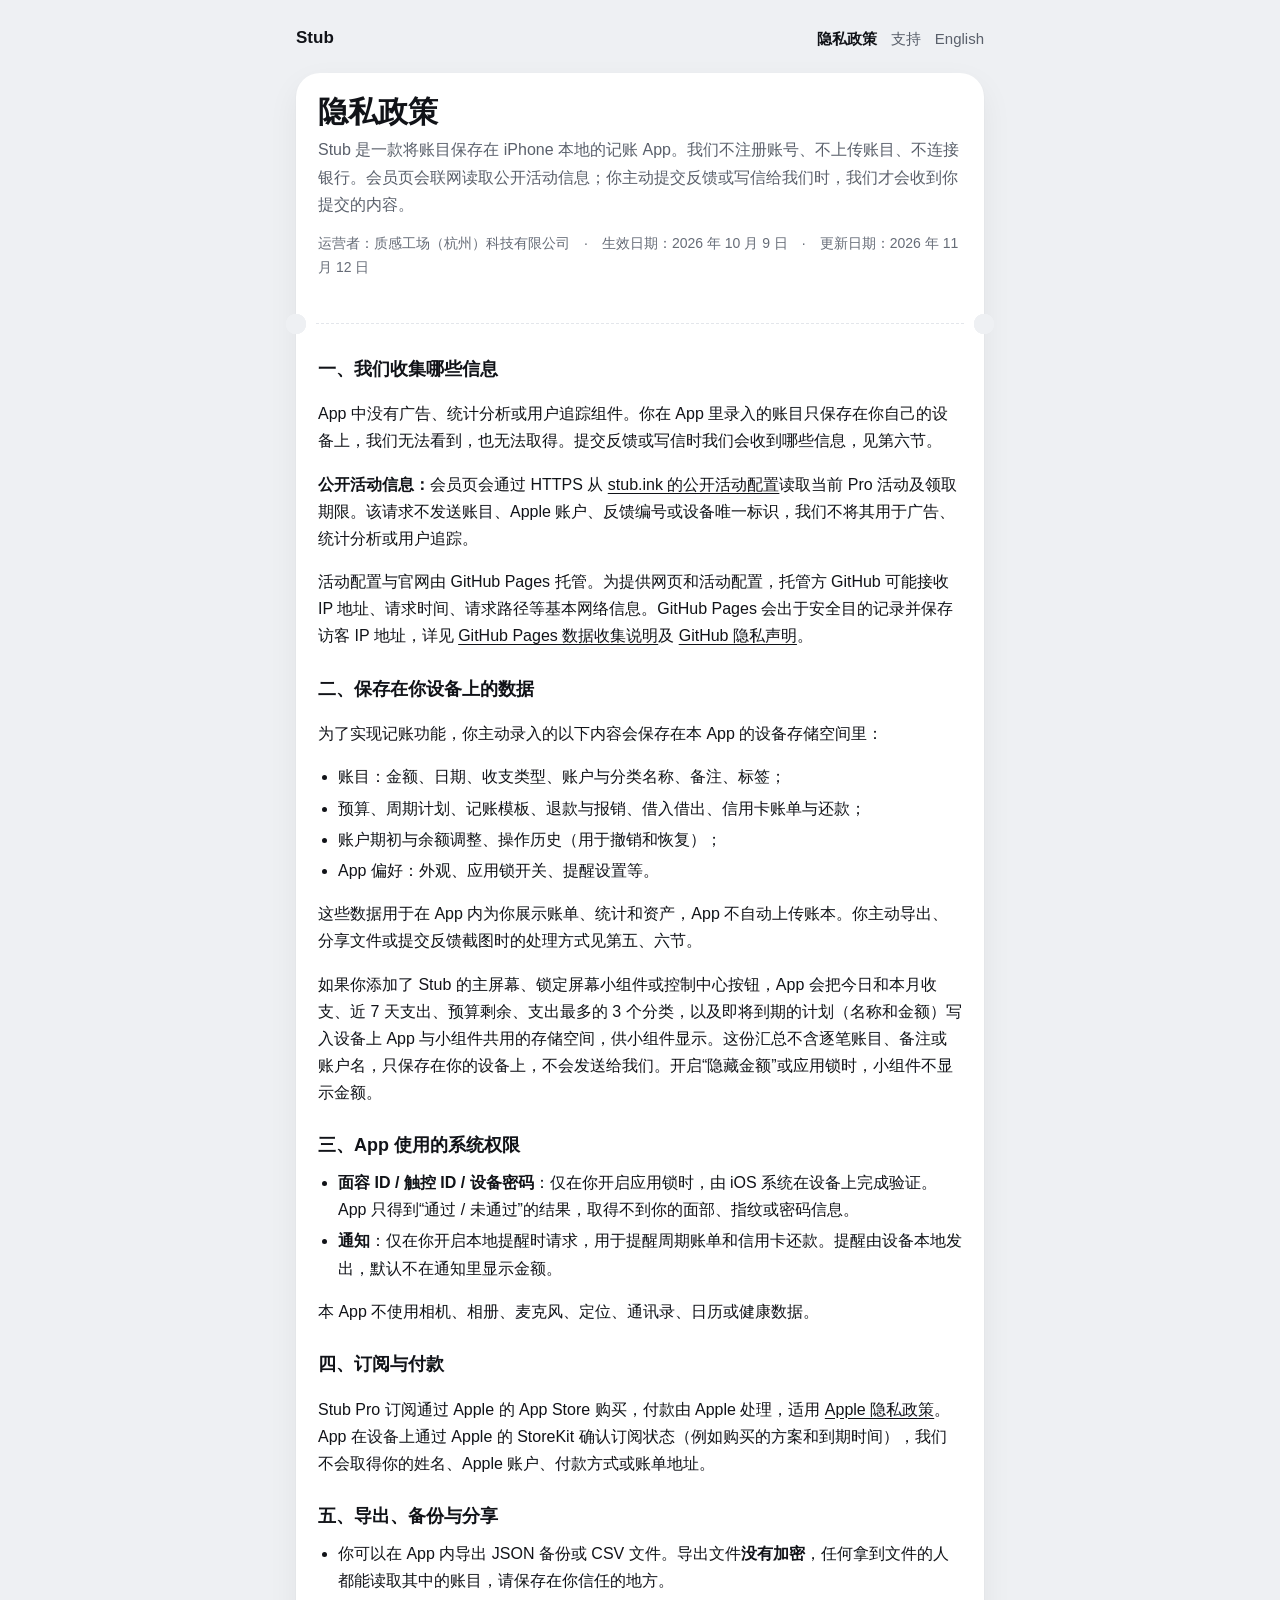
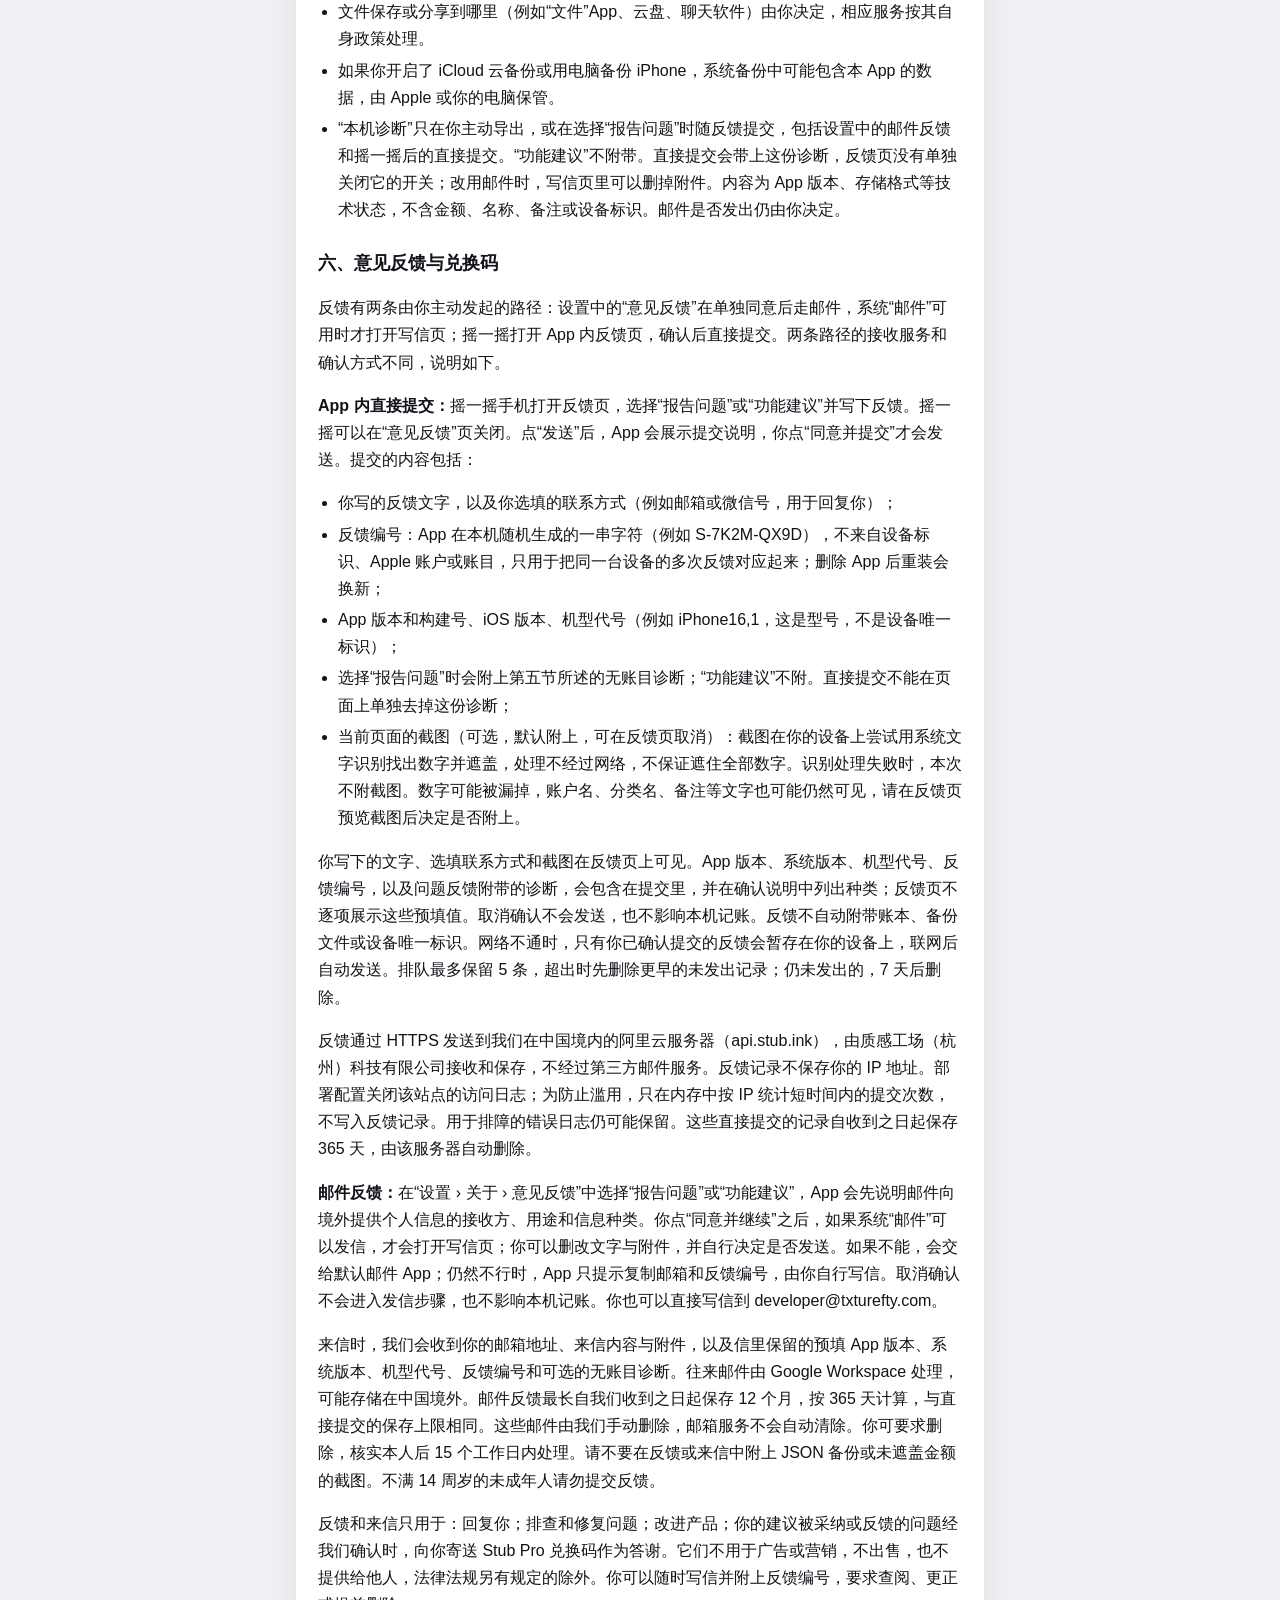
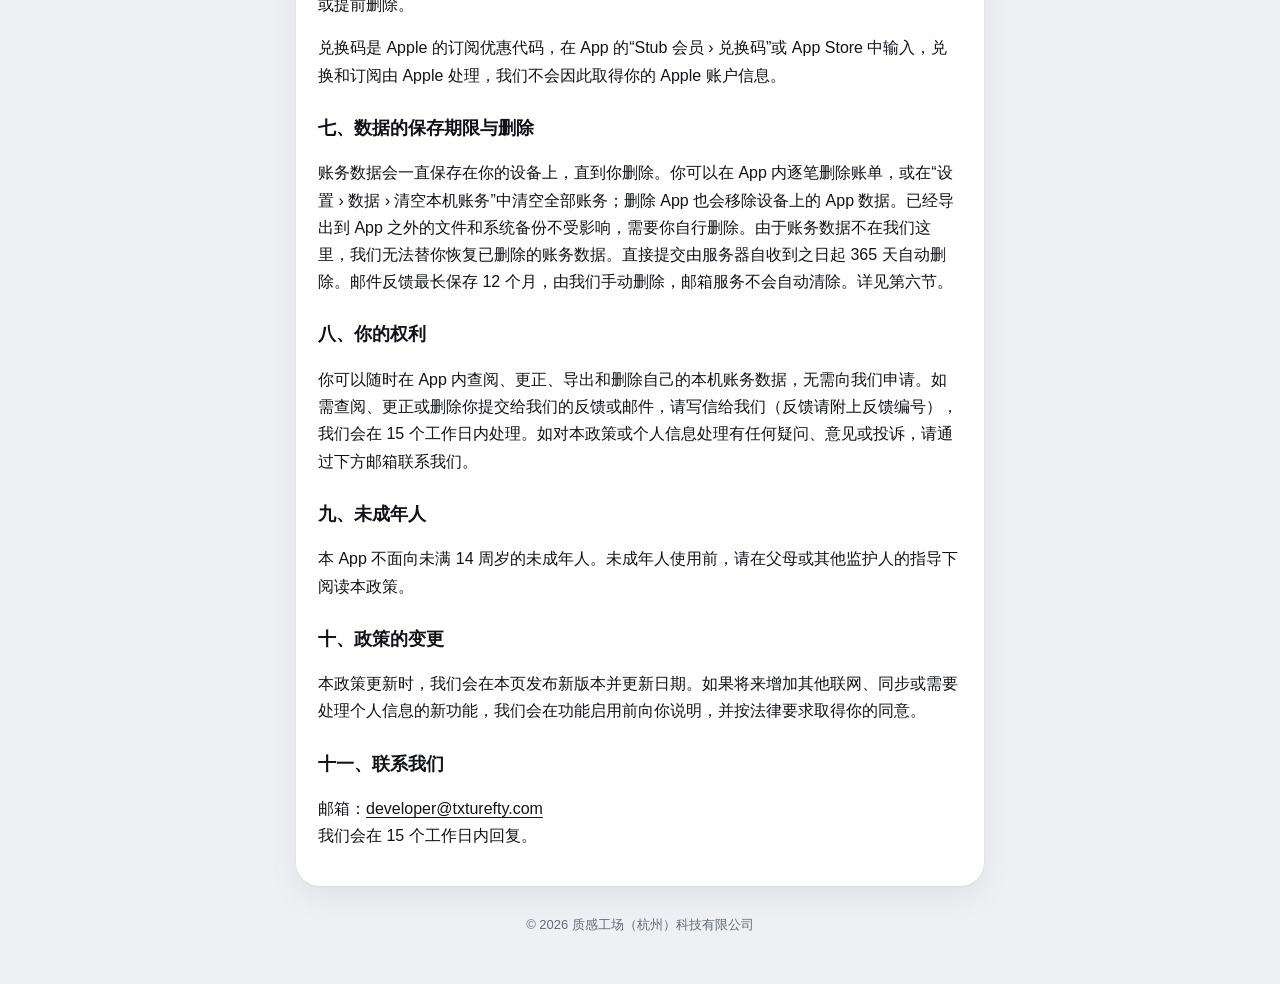
==== commit f71b3703: "Clarify screenshot redaction limits in feedback disclosures" ====
--- a/privacy.html
+++ b/privacy.html
@@ -61,7 +61,7 @@
 <li>反馈编号：App 在本机随机生成的一串字符（例如 S-7K2M-QX9D），不来自设备标识、Apple 账户或账目，只用于把同一台设备的多次反馈对应起来；删除 App 后重装会换新；</li>
 <li>App 版本和构建号、iOS 版本、机型代号（例如 iPhone16,1，这是型号，不是设备唯一标识）；</li>
 <li>选择“报告问题”时会附上第五节所述的无账目诊断；“功能建议”不附。直接提交不能在页面上单独去掉这份诊断；</li>
-<li>当前页面的截图（可选，默认附上，可在反馈页取消）：截图在你的设备上先由系统文字识别找出数字并遮盖，再提交，遮盖不经过网络。若无法完成遮挡，本次不附截图。账户名、分类名、备注等文字可能仍然可见，你可以在反馈页预览截图后决定是否附上。</li>
+<li>当前页面的截图（可选，默认附上，可在反馈页取消）：截图在你的设备上尝试用系统文字识别找出数字并遮盖，处理不经过网络，不保证遮住全部数字。识别处理失败时，本次不附截图。数字可能被漏掉，账户名、分类名、备注等文字也可能仍然可见，请在反馈页预览截图后决定是否附上。</li>
 </ul>
 <p>你写下的文字、选填联系方式和截图在反馈页上可见。App 版本、系统版本、机型代号、反馈编号，以及问题反馈附带的诊断，会包含在提交里，并在确认说明中列出种类；反馈页不逐项展示这些预填值。取消确认不会发送，也不影响本机记账。反馈不自动附带账本、备份文件或设备唯一标识。网络不通时，只有你已确认提交的反馈会暂存在你的设备上，联网后自动发送。排队最多保留 5 条，超出时先删除更早的未发出记录；仍未发出的，7 天后删除。</p>
 <p>反馈通过 HTTPS 发送到我们在中国境内的阿里云服务器（api.stub.ink），由质感工场（杭州）科技有限公司接收和保存，不经过第三方邮件服务。反馈记录不保存你的 IP 地址。部署配置关闭该站点的访问日志；为防止滥用，只在内存中按 IP 统计短时间内的提交次数，不写入反馈记录。用于排障的错误日志仍可能保留。这些直接提交的记录自收到之日起保存 365 天，由该服务器自动删除。</p>
